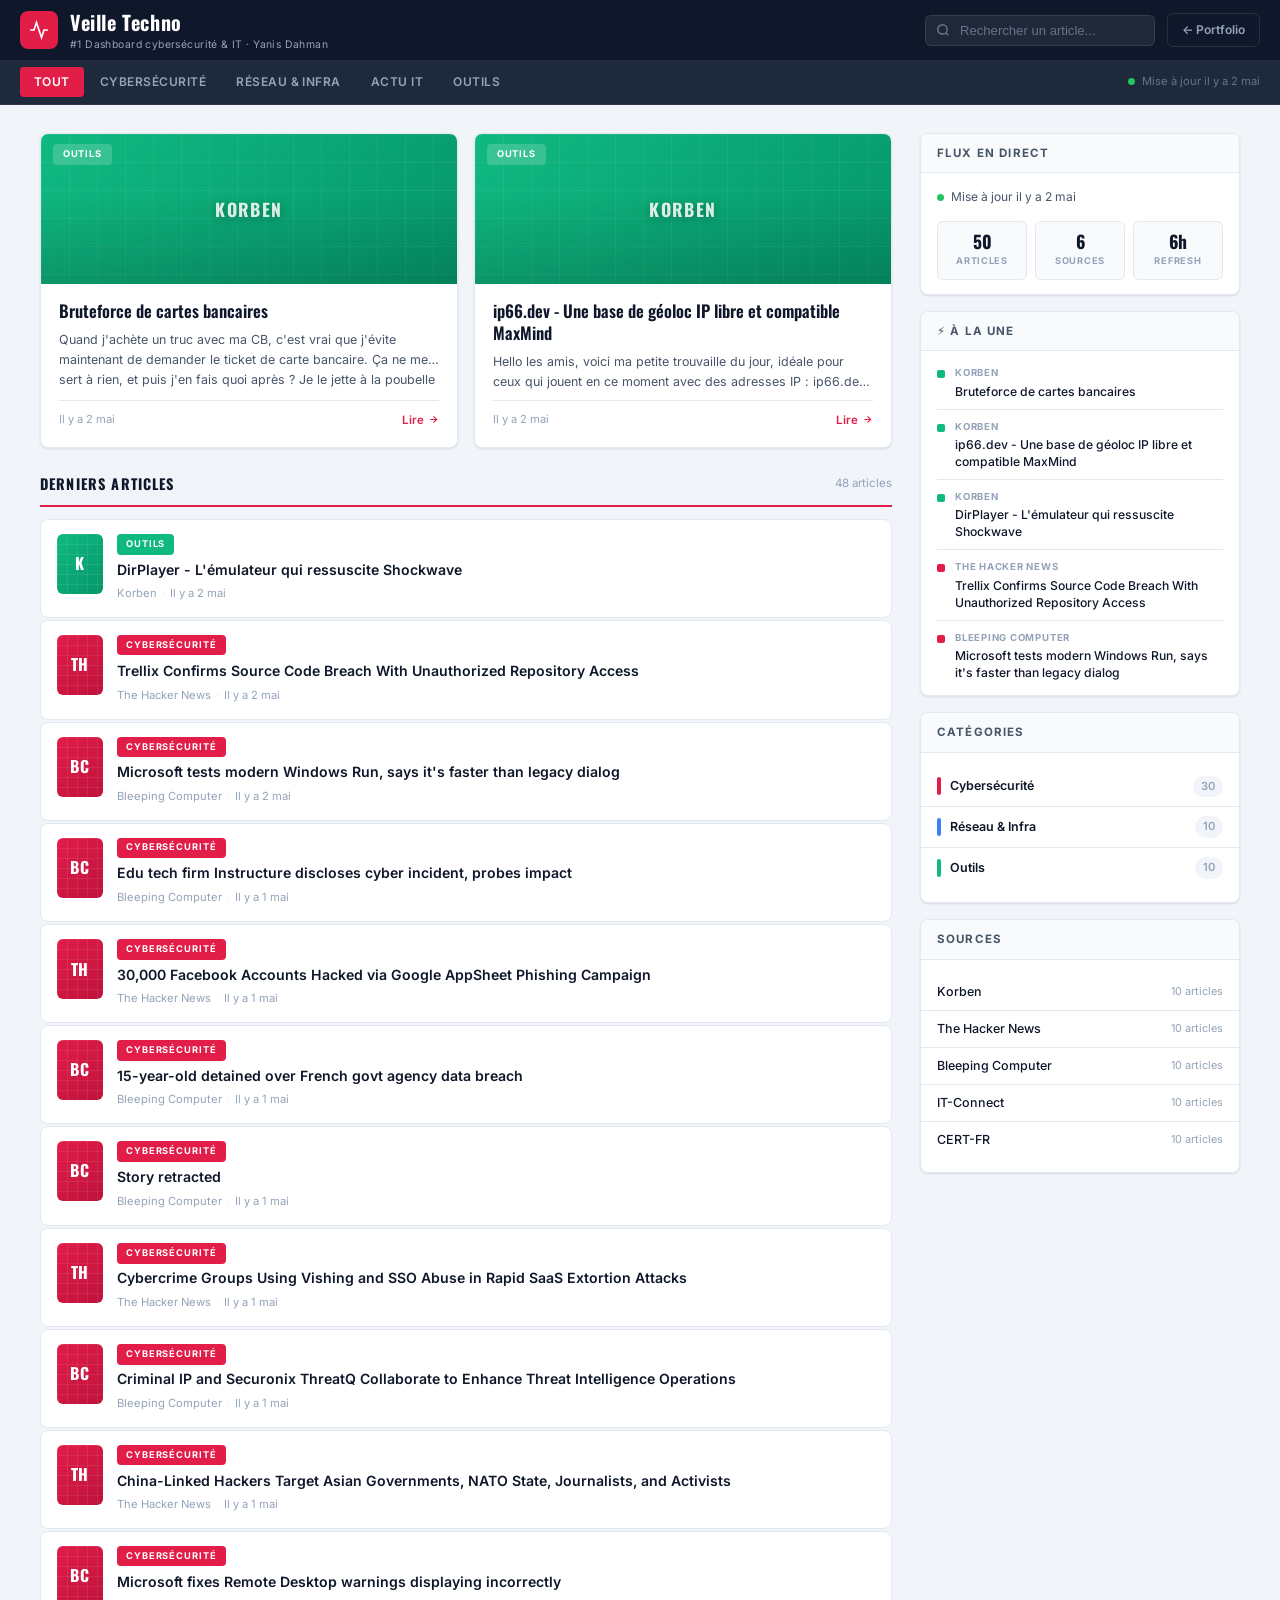
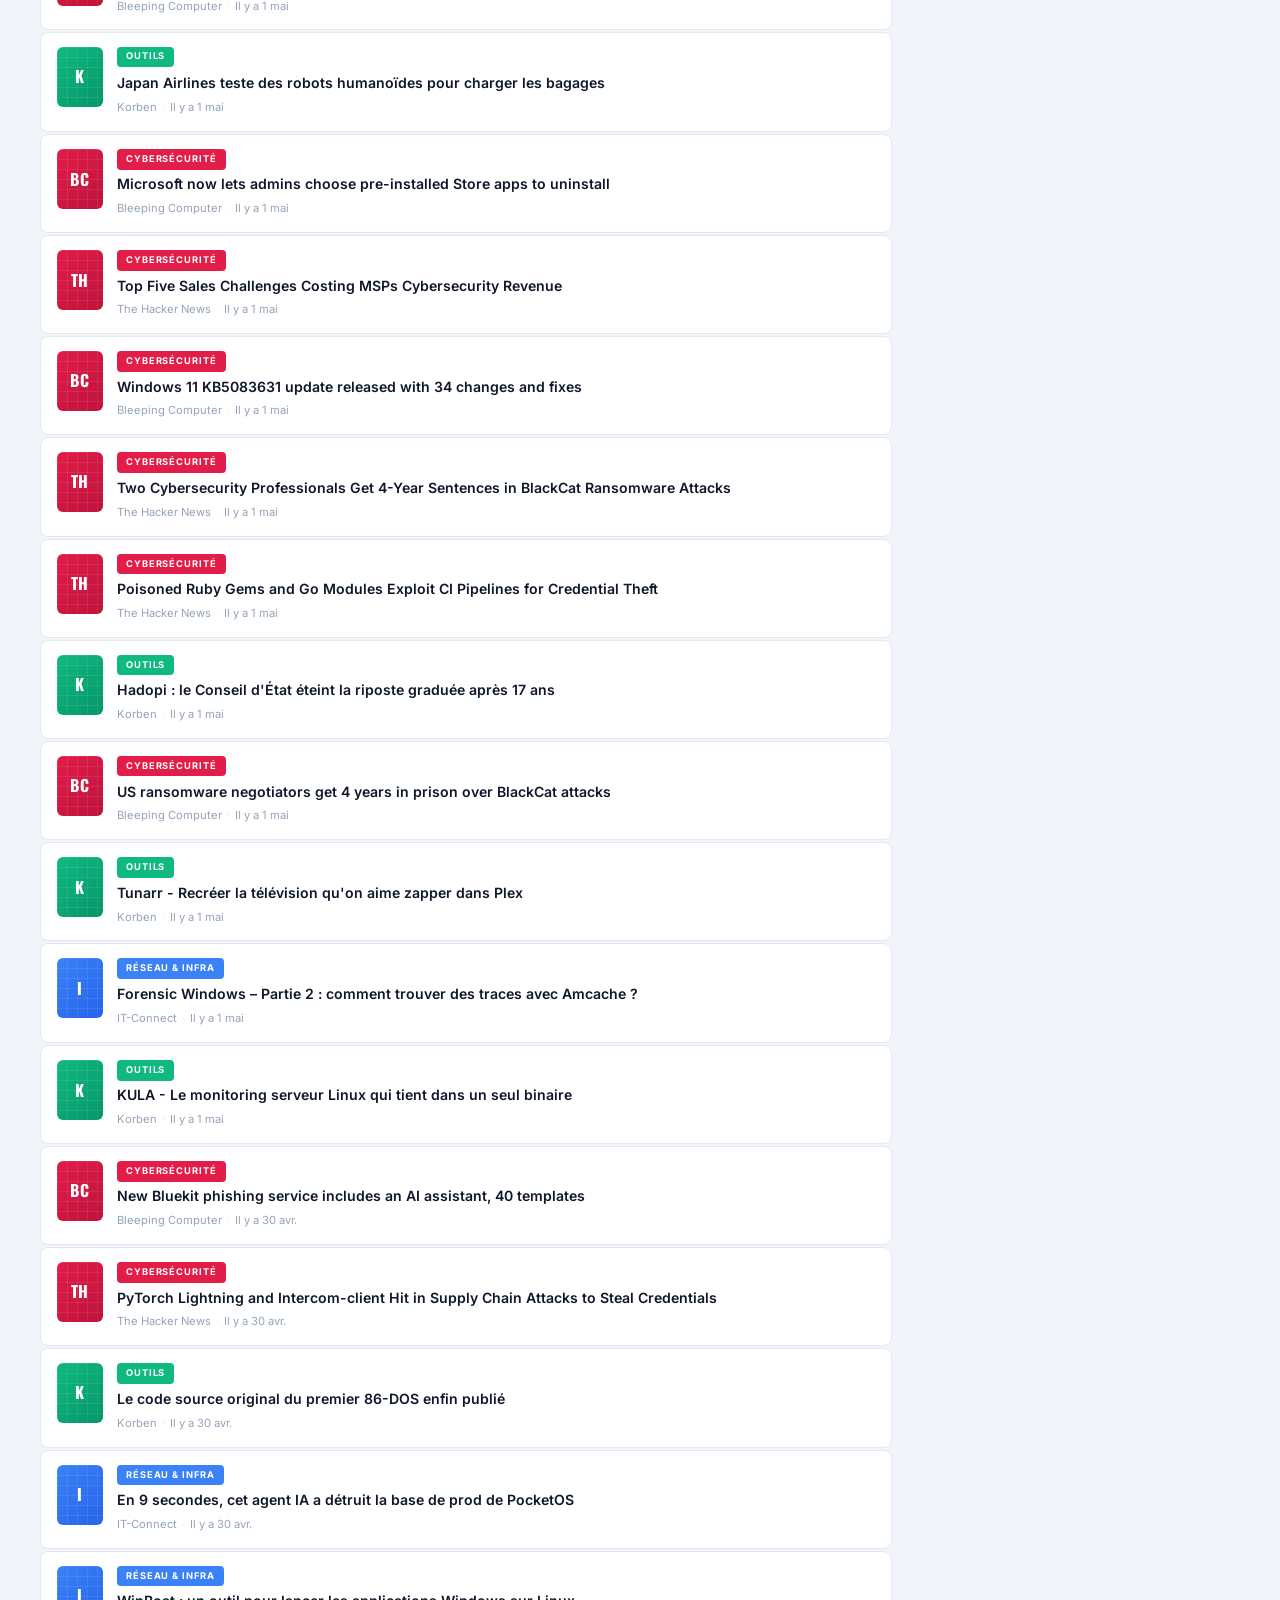
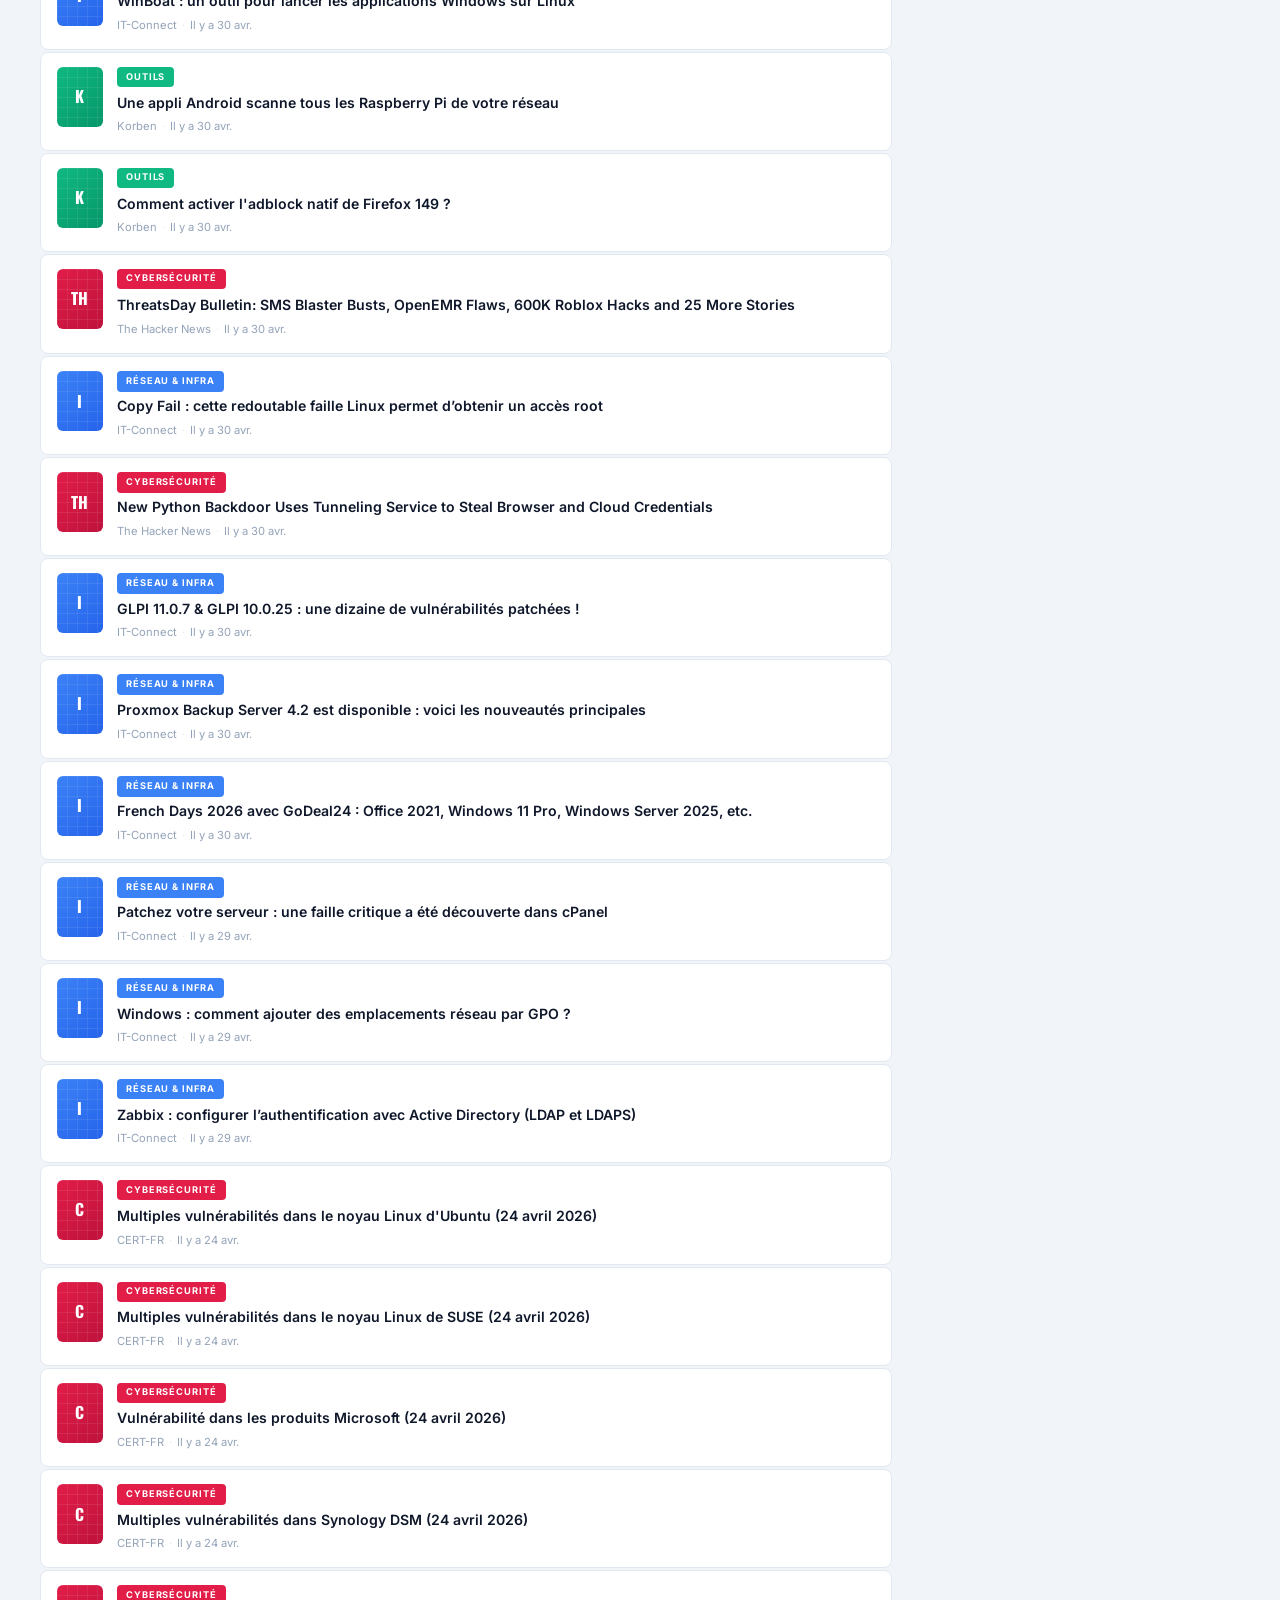
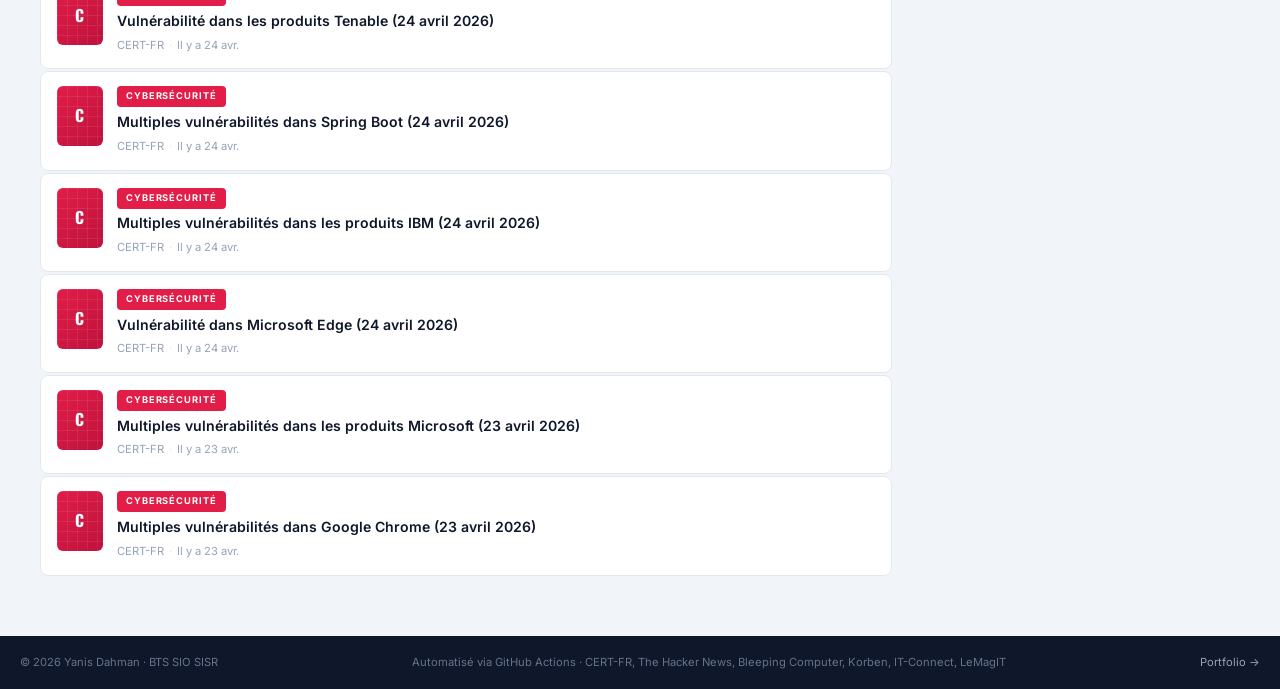
==== veille-tech/index.html @ 4f9d0542 "fix: veille-tech comme dossier normal, suppression sous-module git" ====
<!DOCTYPE html>
<html lang="fr" style="color-scheme:light">
<head>
  <meta charset="UTF-8" />
  <meta name="viewport" content="width=device-width, initial-scale=1.0" />
  <title>Veille Technologique — Yanis Dahman</title>
  <meta name="description" content="Dashboard de veille cybersécurité, réseau et IT — mis à jour automatiquement via GitHub Actions." />
  <link rel="preconnect" href="https://fonts.googleapis.com" />
  <link rel="preconnect" href="https://fonts.gstatic.com" crossorigin />
  <link href="https://fonts.googleapis.com/css2?family=Inter:wght@400;500;600;700&family=Oswald:wght@500;600;700&display=swap" rel="stylesheet" />
  <link rel="stylesheet" href="css/style.css" />
</head>
<body>

  <!-- ═══ HEADER ════════════════════════════════════════════════════════════ -->
  <header class="site-header">
    <div class="hdr-inner">
      <a href="/" class="brand">
        <div class="brand-icon">
          <svg width="20" height="20" viewBox="0 0 24 24" fill="none" stroke="currentColor" stroke-width="2" stroke-linecap="round"><path d="M22 12h-4l-3 9L9 3l-3 9H2"/></svg>
        </div>
        <div class="brand-text">
          <span class="brand-name">Veille Techno</span>
          <span class="brand-tagline">#1 Dashboard cybersécurité &amp; IT · Yanis Dahman</span>
        </div>
      </a>
      <div class="hdr-right">
        <div class="hdr-search">
          <svg width="14" height="14" viewBox="0 0 24 24" fill="none" stroke="currentColor" stroke-width="2.5"><circle cx="11" cy="11" r="8"/><path d="m21 21-4.35-4.35"/></svg>
          <input type="text" id="searchInput" placeholder="Rechercher un article..." autocomplete="off" />
        </div>
        <a class="hdr-btn" href="../" target="_blank" rel="noopener">← Portfolio</a>
      </div>
    </div>
  </header>

  <!-- ═══ CATEGORY NAV ══════════════════════════════════════════════════════ -->
  <nav class="cat-nav">
    <div class="catnav-inner">
      <div class="catnav-links" id="catNav">
        <a class="catlink active" data-cat="all">Tout</a>
        <a class="catlink" data-cat="cybersecurite">Cybersécurité</a>
        <a class="catlink" data-cat="reseau">Réseau &amp; Infra</a>
        <a class="catlink" data-cat="actu">Actu IT</a>
        <a class="catlink" data-cat="outils">Outils</a>
      </div>
      <div class="catnav-status">
        <span class="live-dot"></span>
        <span id="navStatus">Chargement...</span>
      </div>
    </div>
  </nav>

  <!-- ═══ PAGE BODY ══════════════════════════════════════════════════════════ -->
  <div class="page-body">

    <!-- MAIN CONTENT -->
    <main class="content-col">

      <div class="loading-state" id="loadingState">
        <div class="spinner"></div>
        <p>Récupération des articles...</p>
      </div>

      <!-- Featured cards (top 2) -->
      <div class="featured-grid" id="featuredGrid"></div>

      <!-- Divider -->
      <div class="list-header" id="listHeader" hidden>
        <span class="list-header-label" id="listLabel">Derniers articles</span>
        <span class="list-header-count" id="listCount"></span>
      </div>

      <!-- Article list -->
      <div class="article-list" id="articleList"></div>

      <!-- Empty state -->
      <div class="empty-state" id="emptyState" hidden>
        <svg width="40" height="40" viewBox="0 0 24 24" fill="none" stroke="currentColor" stroke-width="1.5"><circle cx="11" cy="11" r="8"/><path d="m21 21-4.35-4.35"/></svg>
        <p class="empty-title">Aucun résultat</p>
        <p class="empty-sub">Essayez un autre filtre ou mot-clé.</p>
      </div>

    </main>

    <!-- SIDEBAR -->
    <aside class="sidebar-col">

      <!-- Stats -->
      <div class="widget">
        <div class="widget-hdr">Flux en direct</div>
        <div class="widget-body">
          <div class="stat-live">
            <span class="live-dot"></span>
            <span id="statUpdated">Chargement...</span>
          </div>
          <div class="stat-grid">
            <div class="stat-box">
              <span class="stat-n" id="statCount">—</span>
              <span class="stat-l">articles</span>
            </div>
            <div class="stat-box">
              <span class="stat-n">6</span>
              <span class="stat-l">sources</span>
            </div>
            <div class="stat-box">
              <span class="stat-n">6h</span>
              <span class="stat-l">refresh</span>
            </div>
          </div>
        </div>
      </div>

      <!-- Top stories -->
      <div class="widget">
        <div class="widget-hdr">⚡ À la une</div>
        <div class="widget-body" id="topWidget">
          <div class="wi-skel"></div>
          <div class="wi-skel"></div>
          <div class="wi-skel"></div>
          <div class="wi-skel"></div>
          <div class="wi-skel"></div>
        </div>
      </div>

      <!-- Categories -->
      <div class="widget">
        <div class="widget-hdr">Catégories</div>
        <div class="widget-body" id="catsWidget"></div>
      </div>

      <!-- Sources -->
      <div class="widget">
        <div class="widget-hdr">Sources</div>
        <div class="widget-body" id="sourcesWidget"></div>
      </div>

    </aside>
  </div>

  <!-- ═══ FOOTER ════════════════════════════════════════════════════════════ -->
  <footer class="site-footer">
    <div class="footer-inner">
      <span>© 2026 Yanis Dahman · BTS SIO SISR</span>
      <span>Automatisé via GitHub Actions · CERT-FR, The Hacker News, Bleeping Computer, Korben, IT-Connect, LeMagIT</span>
      <a href="../" target="_blank" rel="noopener">Portfolio →</a>
    </div>
  </footer>

  <script src="js/main.js"></script>
</body>
</html>
---- veille-tech/css/style.css ----
/* ═══ RESET & BASE ══════════════════════════════════════════════════════ */
*, *::before, *::after { box-sizing: border-box; margin: 0; padding: 0; }
html { font-size: 16px; scroll-behavior: smooth; }
body {
  font-family: 'Inter', system-ui, sans-serif;
  background: #f1f5f9;
  color: #0f172a;
  line-height: 1.6;
  min-height: 100vh;
  -webkit-font-smoothing: antialiased;
}
a { text-decoration: none; color: inherit; }
img { display: block; max-width: 100%; }
button { font-family: inherit; cursor: pointer; border: none; background: none; }

/* ═══ TOKENS ════════════════════════════════════════════════════════════ */
:root {
  --hdr:       #0f172a;
  --hdr2:      #1e293b;
  --nav:       #1e293b;
  --bg:        #f1f5f9;
  --card:      #ffffff;
  --text:      #0f172a;
  --text2:     #475569;
  --text3:     #94a3b8;
  --border:    #e2e8f0;
  --shadow:    0 1px 3px rgba(0,0,0,.07), 0 1px 2px rgba(0,0,0,.05);
  --shadow-lg: 0 4px 16px rgba(0,0,0,.10);
  --r:         8px;
  --ease:      cubic-bezier(0.22, 1, 0.36, 1);

  --cyber:     #e11d48;
  --cyber2:    #be123c;
  --reseau:    #3b82f6;
  --reseau2:   #2563eb;
  --actu:      #8b5cf6;
  --actu2:     #7c3aed;
  --outils:    #10b981;
  --outils2:   #059669;
}

/* ═══ LAYOUT ════════════════════════════════════════════════════════════ */
.page-body {
  max-width: 1240px;
  margin: 0 auto;
  padding: 28px 20px 60px;
  display: grid;
  grid-template-columns: 1fr 320px;
  gap: 28px;
  align-items: start;
}

/* ═══ HEADER ════════════════════════════════════════════════════════════ */
.site-header {
  background: var(--hdr);
  padding: 0 20px;
  position: sticky;
  top: 0;
  z-index: 200;
}
.hdr-inner {
  max-width: 1240px;
  margin: 0 auto;
  height: 60px;
  display: flex;
  align-items: center;
  justify-content: space-between;
  gap: 20px;
}
.brand {
  display: flex;
  align-items: center;
  gap: 12px;
  text-decoration: none;
}
.brand-icon {
  width: 38px; height: 38px;
  background: var(--cyber);
  border-radius: 8px;
  display: flex; align-items: center; justify-content: center;
  color: white;
  flex-shrink: 0;
}
.brand-name {
  display: block;
  font-family: 'Oswald', sans-serif;
  font-size: 1.25rem;
  font-weight: 700;
  color: #fff;
  letter-spacing: .03em;
}
.brand-tagline {
  display: block;
  font-size: .65rem;
  color: #94a3b8;
  letter-spacing: .04em;
  margin-top: -1px;
}
.hdr-right {
  display: flex;
  align-items: center;
  gap: 12px;
}
.hdr-search {
  position: relative;
  display: flex;
  align-items: center;
}
.hdr-search svg {
  position: absolute;
  left: 11px;
  color: #64748b;
  pointer-events: none;
}
.hdr-search input {
  background: rgba(255,255,255,.07);
  border: 1px solid rgba(255,255,255,.1);
  border-radius: 6px;
  padding: 7px 12px 7px 34px;
  font-size: .82rem;
  color: #e2e8f0;
  width: 230px;
  outline: none;
  transition: border-color .2s, background .2s;
}
.hdr-search input::placeholder { color: #64748b; }
.hdr-search input:focus {
  border-color: rgba(255,255,255,.25);
  background: rgba(255,255,255,.1);
}
.hdr-btn {
  font-size: .75rem;
  font-weight: 600;
  color: #94a3b8;
  padding: 6px 14px;
  border: 1px solid rgba(255,255,255,.1);
  border-radius: 6px;
  transition: color .2s, border-color .2s;
  white-space: nowrap;
}
.hdr-btn:hover { color: #fff; border-color: rgba(255,255,255,.25); }

/* ═══ CATEGORY NAV ══════════════════════════════════════════════════════ */
.cat-nav {
  background: var(--nav);
  border-bottom: 1px solid rgba(255,255,255,.06);
  padding: 0 20px;
  position: sticky;
  top: 60px;
  z-index: 199;
}
.catnav-inner {
  max-width: 1240px;
  margin: 0 auto;
  height: 44px;
  display: flex;
  align-items: center;
  justify-content: space-between;
}
.catnav-links {
  display: flex;
  gap: 2px;
}
.catlink {
  font-size: .75rem;
  font-weight: 600;
  letter-spacing: .04em;
  text-transform: uppercase;
  color: #94a3b8;
  padding: 5px 14px;
  border-radius: 4px;
  cursor: pointer;
  transition: color .18s, background .18s;
}
.catlink:hover { color: #e2e8f0; background: rgba(255,255,255,.05); }
.catlink.active { color: #fff; background: var(--cyber); }
.catlink[data-cat="reseau"].active   { background: var(--reseau); }
.catlink[data-cat="actu"].active     { background: var(--actu); }
.catlink[data-cat="outils"].active   { background: var(--outils); }

.catnav-status {
  display: flex;
  align-items: center;
  gap: 7px;
  font-size: .7rem;
  color: #64748b;
}
.live-dot {
  width: 7px; height: 7px;
  background: #22c55e;
  border-radius: 50%;
  flex-shrink: 0;
  animation: livepulse 2.5s ease-in-out infinite;
}
@keyframes livepulse {
  0%,100% { opacity:1; transform:scale(1); }
  50%     { opacity:.4; transform:scale(.75); }
}

/* ═══ LOADING ═══════════════════════════════════════════════════════════ */
.loading-state {
  text-align: center;
  padding: 80px 20px;
  color: var(--text2);
}
.spinner {
  width: 28px; height: 28px;
  border: 2px solid var(--border);
  border-top-color: var(--cyber);
  border-radius: 50%;
  animation: spin .6s linear infinite;
  margin: 0 auto 14px;
}
@keyframes spin { to { transform: rotate(360deg); } }

/* ═══ FEATURED CARDS ═════════════════════════════════════════════════════*/
.featured-grid {
  display: grid;
  grid-template-columns: 1fr 1fr;
  gap: 16px;
  margin-bottom: 24px;
}
.fc {
  background: var(--card);
  border-radius: var(--r);
  border: 1px solid var(--border);
  overflow: hidden;
  display: flex;
  flex-direction: column;
  box-shadow: var(--shadow);
  transition: transform .3s var(--ease), box-shadow .3s var(--ease);
  cursor: pointer;
}
.fc:hover { transform: translateY(-3px); box-shadow: var(--shadow-lg); }

/* Colored thumb */
.fc-thumb {
  height: 150px;
  position: relative;
  display: flex;
  align-items: center;
  justify-content: center;
  overflow: hidden;
}
.fc-thumb::before {
  content: '';
  position: absolute;
  inset: 0;
  background-image:
    linear-gradient(rgba(255,255,255,.06) 1px, transparent 1px),
    linear-gradient(90deg, rgba(255,255,255,.06) 1px, transparent 1px);
  background-size: 28px 28px;
}
.fc-thumb::after {
  content: '';
  position: absolute;
  inset: 0;
  background: linear-gradient(to bottom, transparent 40%, rgba(0,0,0,.15));
}

.fc-cat-cybersecurite .fc-thumb { background: linear-gradient(135deg, var(--cyber), var(--cyber2)); }
.fc-cat-reseau        .fc-thumb { background: linear-gradient(135deg, var(--reseau), var(--reseau2)); }
.fc-cat-actu          .fc-thumb { background: linear-gradient(135deg, var(--actu), var(--actu2)); }
.fc-cat-outils        .fc-thumb { background: linear-gradient(135deg, var(--outils), var(--outils2)); }

.fc-source {
  font-family: 'Oswald', sans-serif;
  font-size: 1.1rem;
  font-weight: 700;
  color: rgba(255,255,255,.85);
  letter-spacing: .08em;
  text-transform: uppercase;
  position: relative;
  z-index: 1;
  text-shadow: 0 2px 8px rgba(0,0,0,.25);
}
.fc-cat-badge {
  position: absolute;
  top: 10px;
  left: 12px;
  z-index: 2;
  font-size: .58rem;
  font-weight: 700;
  letter-spacing: .1em;
  text-transform: uppercase;
  padding: .2rem .6rem;
  border-radius: 4px;
  background: rgba(255,255,255,.18);
  color: #fff;
  backdrop-filter: blur(4px);
}
.fc-body {
  padding: 16px 18px 18px;
  display: flex;
  flex-direction: column;
  gap: 8px;
  flex: 1;
}
.fc-title {
  font-family: 'Oswald', sans-serif;
  font-size: 1.05rem;
  font-weight: 600;
  line-height: 1.3;
  color: var(--text);
  display: -webkit-box;
  -webkit-line-clamp: 3;
  -webkit-box-orient: vertical;
  overflow: hidden;
}
.fc-title a { color: inherit; }
.fc-title a:hover { color: var(--cyber); }
.fc-desc {
  font-size: .78rem;
  color: var(--text2);
  line-height: 1.6;
  display: -webkit-box;
  -webkit-line-clamp: 2;
  -webkit-box-orient: vertical;
  overflow: hidden;
  flex: 1;
}
.fc-footer {
  display: flex;
  align-items: center;
  justify-content: space-between;
  padding-top: 10px;
  border-top: 1px solid var(--border);
  margin-top: auto;
}
.fc-time { font-size: .7rem; color: var(--text3); }
.fc-read {
  font-size: .72rem;
  font-weight: 600;
  color: var(--cyber);
  display: flex;
  align-items: center;
  gap: 4px;
  transition: gap .2s;
}
.fc:hover .fc-read { gap: 7px; }

/* ═══ LIST HEADER ════════════════════════════════════════════════════════ */
.list-header {
  display: flex;
  align-items: center;
  justify-content: space-between;
  margin-bottom: 12px;
  padding-bottom: 10px;
  border-bottom: 2px solid var(--cyber);
}
.list-header-label {
  font-family: 'Oswald', sans-serif;
  font-size: .9rem;
  font-weight: 700;
  letter-spacing: .08em;
  text-transform: uppercase;
  color: var(--text);
}
.list-header-count {
  font-size: .72rem;
  color: var(--text3);
}

/* ═══ ARTICLE LIST ═══════════════════════════════════════════════════════ */
.article-list {
  display: flex;
  flex-direction: column;
  gap: 2px;
}
.li-item {
  background: var(--card);
  border: 1px solid var(--border);
  border-radius: var(--r);
  padding: 14px 16px;
  display: flex;
  align-items: flex-start;
  gap: 14px;
  transition: background .18s, box-shadow .18s, transform .2s var(--ease);
  cursor: pointer;
}
.li-item:hover {
  background: #fff;
  box-shadow: var(--shadow);
  transform: translateX(3px);
}
.li-thumb {
  width: 46px;
  height: 60px;
  border-radius: 6px;
  flex-shrink: 0;
  display: flex;
  align-items: center;
  justify-content: center;
  font-family: 'Oswald', sans-serif;
  font-size: 1rem;
  font-weight: 700;
  color: #fff;
  letter-spacing: .04em;
  position: relative;
  overflow: hidden;
}
.li-thumb::before {
  content: '';
  position: absolute;
  inset: 0;
  background-image:
    linear-gradient(rgba(255,255,255,.08) 1px, transparent 1px),
    linear-gradient(90deg, rgba(255,255,255,.08) 1px, transparent 1px);
  background-size: 10px 10px;
}
.li-cat-cybersecurite { background: linear-gradient(135deg, var(--cyber), var(--cyber2)); }
.li-cat-reseau        { background: linear-gradient(135deg, var(--reseau), var(--reseau2)); }
.li-cat-actu          { background: linear-gradient(135deg, var(--actu), var(--actu2)); }
.li-cat-outils        { background: linear-gradient(135deg, var(--outils), var(--outils2)); }

.li-content { flex: 1; min-width: 0; }
.li-top {
  display: flex;
  align-items: center;
  gap: 8px;
  margin-bottom: 5px;
}
.li-badge {
  font-size: .58rem;
  font-weight: 700;
  letter-spacing: .1em;
  text-transform: uppercase;
  padding: .18rem .55rem;
  border-radius: 4px;
  color: #fff;
  flex-shrink: 0;
}
.badge-cybersecurite { background: var(--cyber); }
.badge-reseau        { background: var(--reseau); }
.badge-actu          { background: var(--actu); }
.badge-outils        { background: var(--outils); }

.li-title {
  font-size: .88rem;
  font-weight: 600;
  line-height: 1.4;
  color: var(--text);
  display: -webkit-box;
  -webkit-line-clamp: 2;
  -webkit-box-orient: vertical;
  overflow: hidden;
  margin-bottom: 6px;
}
.li-title a { color: inherit; }
.li-title a:hover { color: var(--cyber); }
.li-meta {
  font-size: .7rem;
  color: var(--text3);
  display: flex;
  align-items: center;
  gap: 5px;
}
.li-sep { color: var(--border); }

/* ═══ EMPTY STATE ════════════════════════════════════════════════════════ */
.empty-state {
  text-align: center;
  padding: 60px 20px;
  color: var(--text2);
}
.empty-state svg { margin: 0 auto 16px; color: var(--text3); }
.empty-title { font-family: 'Oswald', sans-serif; font-size: 1.1rem; font-weight: 600; color: var(--text); margin-bottom: 6px; }
.empty-sub { font-size: .82rem; }

/* ═══ SIDEBAR ════════════════════════════════════════════════════════════ */
.sidebar-col {
  display: flex;
  flex-direction: column;
  gap: 16px;
  position: sticky;
  top: 116px;
}
.widget {
  background: var(--card);
  border: 1px solid var(--border);
  border-radius: var(--r);
  box-shadow: var(--shadow);
  overflow: hidden;
}
.widget-hdr {
  font-size: .72rem;
  font-weight: 700;
  letter-spacing: .1em;
  text-transform: uppercase;
  color: var(--text2);
  background: #f8fafc;
  border-bottom: 1px solid var(--border);
  padding: 10px 16px;
}
.widget-body { padding: 14px 16px; }

/* Stats widget */
.stat-live {
  display: flex;
  align-items: center;
  gap: 7px;
  font-size: .75rem;
  color: var(--text2);
  margin-bottom: 14px;
}
.stat-grid {
  display: grid;
  grid-template-columns: repeat(3, 1fr);
  gap: 8px;
}
.stat-box {
  background: #f8fafc;
  border: 1px solid var(--border);
  border-radius: 6px;
  padding: 10px 6px;
  text-align: center;
}
.stat-n {
  display: block;
  font-family: 'Oswald', sans-serif;
  font-size: 1.1rem;
  font-weight: 700;
  color: var(--text);
  line-height: 1.1;
}
.stat-l {
  display: block;
  font-size: .58rem;
  font-weight: 700;
  letter-spacing: .08em;
  text-transform: uppercase;
  color: var(--text3);
  margin-top: 3px;
}

/* Top stories widget */
.wi-item {
  display: flex;
  align-items: flex-start;
  gap: 10px;
  padding: 9px 0;
  border-bottom: 1px solid var(--border);
  text-decoration: none;
}
.wi-item:last-child { border-bottom: none; padding-bottom: 0; }
.wi-item:first-child { padding-top: 0; }
.wi-dot {
  width: 8px; height: 8px;
  border-radius: 2px;
  flex-shrink: 0;
  margin-top: 5px;
}
.wi-dot-cybersecurite { background: var(--cyber); }
.wi-dot-reseau        { background: var(--reseau); }
.wi-dot-actu          { background: var(--actu); }
.wi-dot-outils        { background: var(--outils); }

.wi-body { flex: 1; min-width: 0; }
.wi-source {
  font-size: .6rem;
  font-weight: 700;
  letter-spacing: .08em;
  text-transform: uppercase;
  color: var(--text3);
  display: block;
  margin-bottom: 2px;
}
.wi-title {
  font-size: .76rem;
  font-weight: 500;
  line-height: 1.4;
  color: var(--text);
  display: -webkit-box;
  -webkit-line-clamp: 2;
  -webkit-box-orient: vertical;
  overflow: hidden;
  transition: color .15s;
}
.wi-item:hover .wi-title { color: var(--cyber); }

/* Skeleton */
.wi-skel {
  height: 44px;
  background: linear-gradient(90deg, #f1f5f9 25%, #e2e8f0 50%, #f1f5f9 75%);
  background-size: 200% 100%;
  border-radius: 6px;
  animation: skelwave 1.5s infinite;
  margin-bottom: 6px;
}
.wi-skel:last-child { margin-bottom: 0; }
@keyframes skelwave {
  0%   { background-position: 200% 0; }
  100% { background-position: -200% 0; }
}

/* Categories widget */
.cat-row {
  display: flex;
  align-items: center;
  justify-content: space-between;
  padding: 8px 0;
  border-bottom: 1px solid var(--border);
  cursor: pointer;
  transition: background .15s;
  margin: 0 -16px;
  padding: 9px 16px;
}
.cat-row:last-child { border-bottom: none; }
.cat-row:hover { background: #f8fafc; }
.cat-row-left {
  display: flex;
  align-items: center;
  gap: 9px;
}
.cat-bar {
  width: 4px;
  height: 18px;
  border-radius: 2px;
  flex-shrink: 0;
}
.cat-bar-cybersecurite { background: var(--cyber); }
.cat-bar-reseau        { background: var(--reseau); }
.cat-bar-actu          { background: var(--actu); }
.cat-bar-outils        { background: var(--outils); }

.cat-row-name { font-size: .78rem; font-weight: 600; color: var(--text); }
.cat-row-count {
  font-size: .7rem;
  font-weight: 600;
  color: var(--text3);
  background: #f1f5f9;
  padding: 2px 8px;
  border-radius: 20px;
}

/* Sources widget */
.source-row {
  display: flex;
  align-items: center;
  justify-content: space-between;
  padding: 8px 16px;
  margin: 0 -16px;
  border-bottom: 1px solid var(--border);
}
.source-row:last-child { border-bottom: none; }
.source-name { font-size: .78rem; font-weight: 500; color: var(--text); }
.source-count { font-size: .68rem; color: var(--text3); }

/* ═══ FOOTER ════════════════════════════════════════════════════════════ */
.site-footer {
  background: var(--hdr);
  padding: 18px 20px;
  margin-top: 0;
}
.footer-inner {
  max-width: 1240px;
  margin: 0 auto;
  display: flex;
  align-items: center;
  justify-content: space-between;
  gap: 20px;
  font-size: .7rem;
  color: #64748b;
  flex-wrap: wrap;
}
.footer-inner a { color: #94a3b8; transition: color .18s; }
.footer-inner a:hover { color: #fff; }

/* ═══ ANIMATION ══════════════════════════════════════════════════════════ */
.fc, .li-item {
  animation: fadeup .35s var(--ease) both;
}
@keyframes fadeup {
  from { opacity: 0; transform: translateY(8px); }
  to   { opacity: 1; transform: translateY(0); }
}

/* ═══ RESPONSIVE ═════════════════════════════════════════════════════════ */
@media (max-width: 1024px) {
  .page-body { grid-template-columns: 1fr 280px; }
}
@media (max-width: 768px) {
  .page-body { grid-template-columns: 1fr; }
  .sidebar-col { position: static; }
  .featured-grid { grid-template-columns: 1fr; }
  .hdr-search input { width: 160px; }
  .brand-tagline { display: none; }
  .catnav-status { display: none; }
}
@media (max-width: 480px) {
  .hdr-search { display: none; }
  .catnav-links { gap: 0; }
  .catlink { padding: 5px 10px; font-size: .68rem; }
}
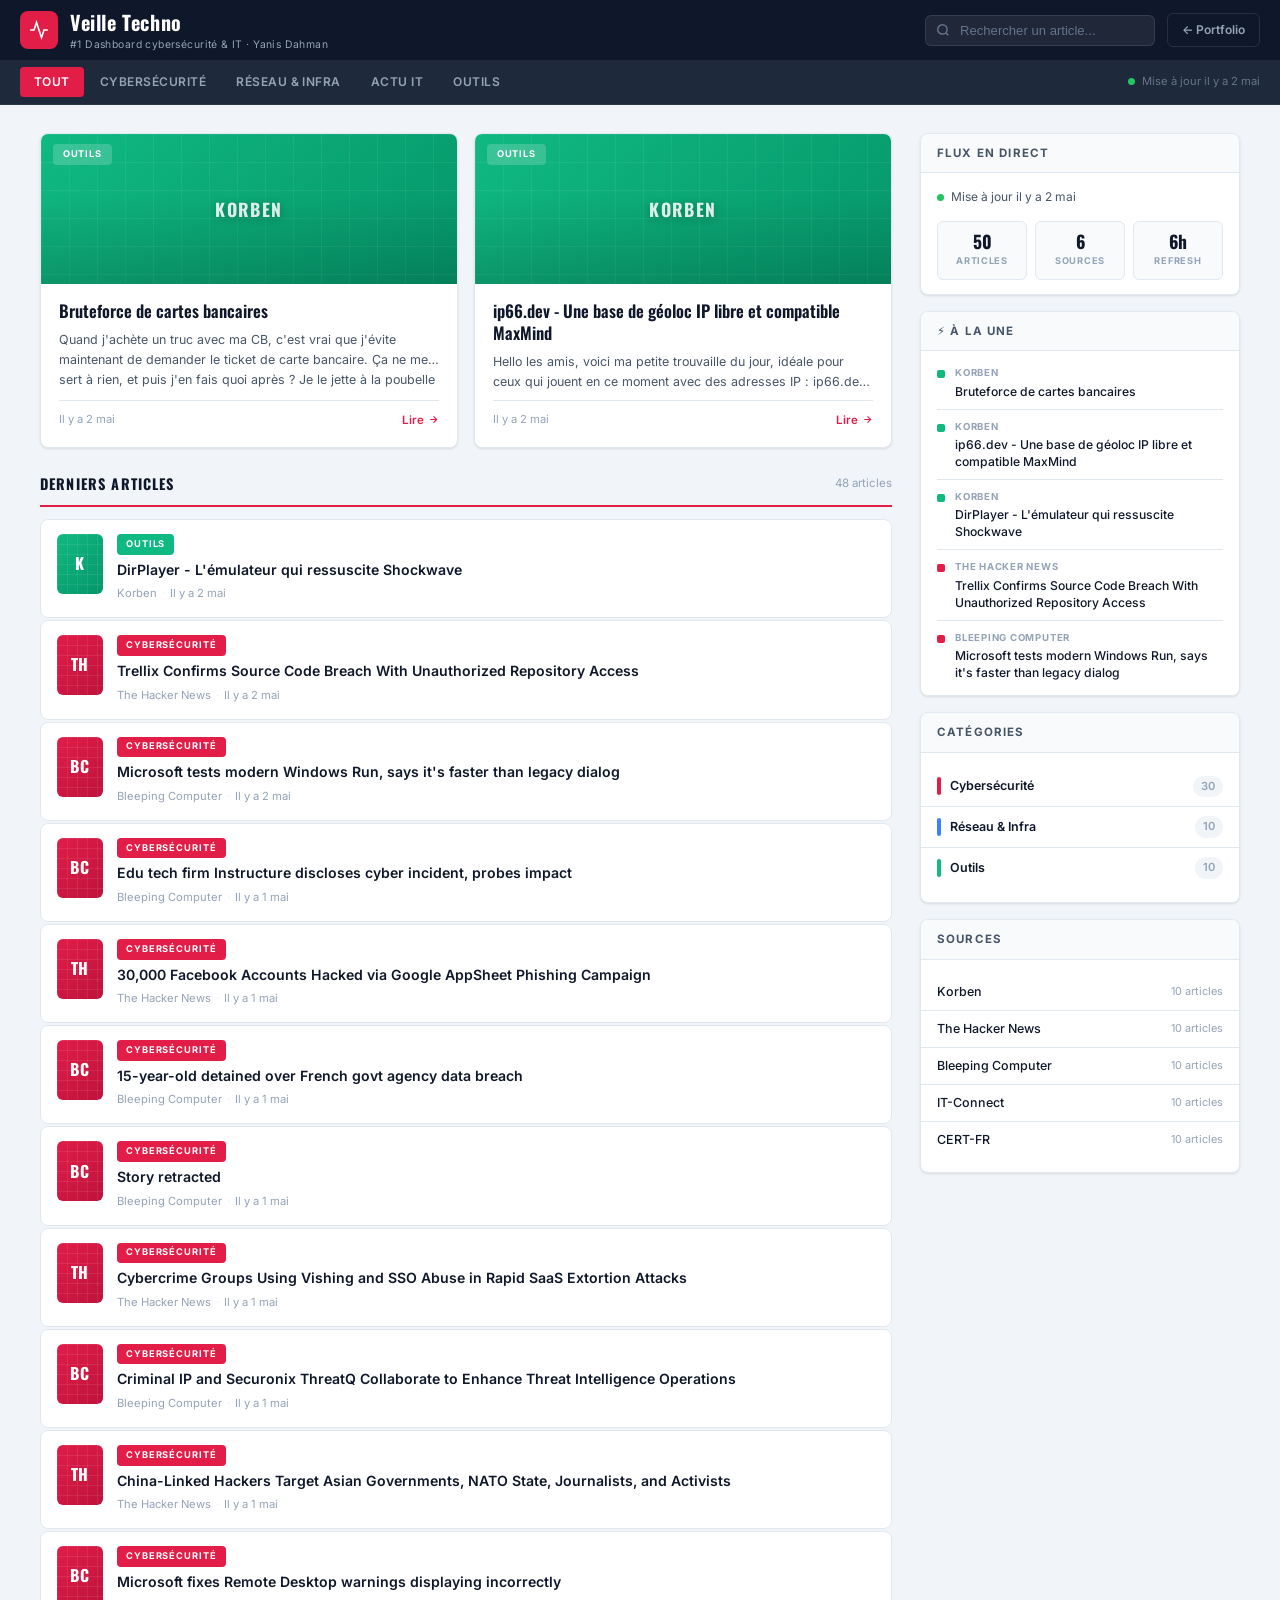
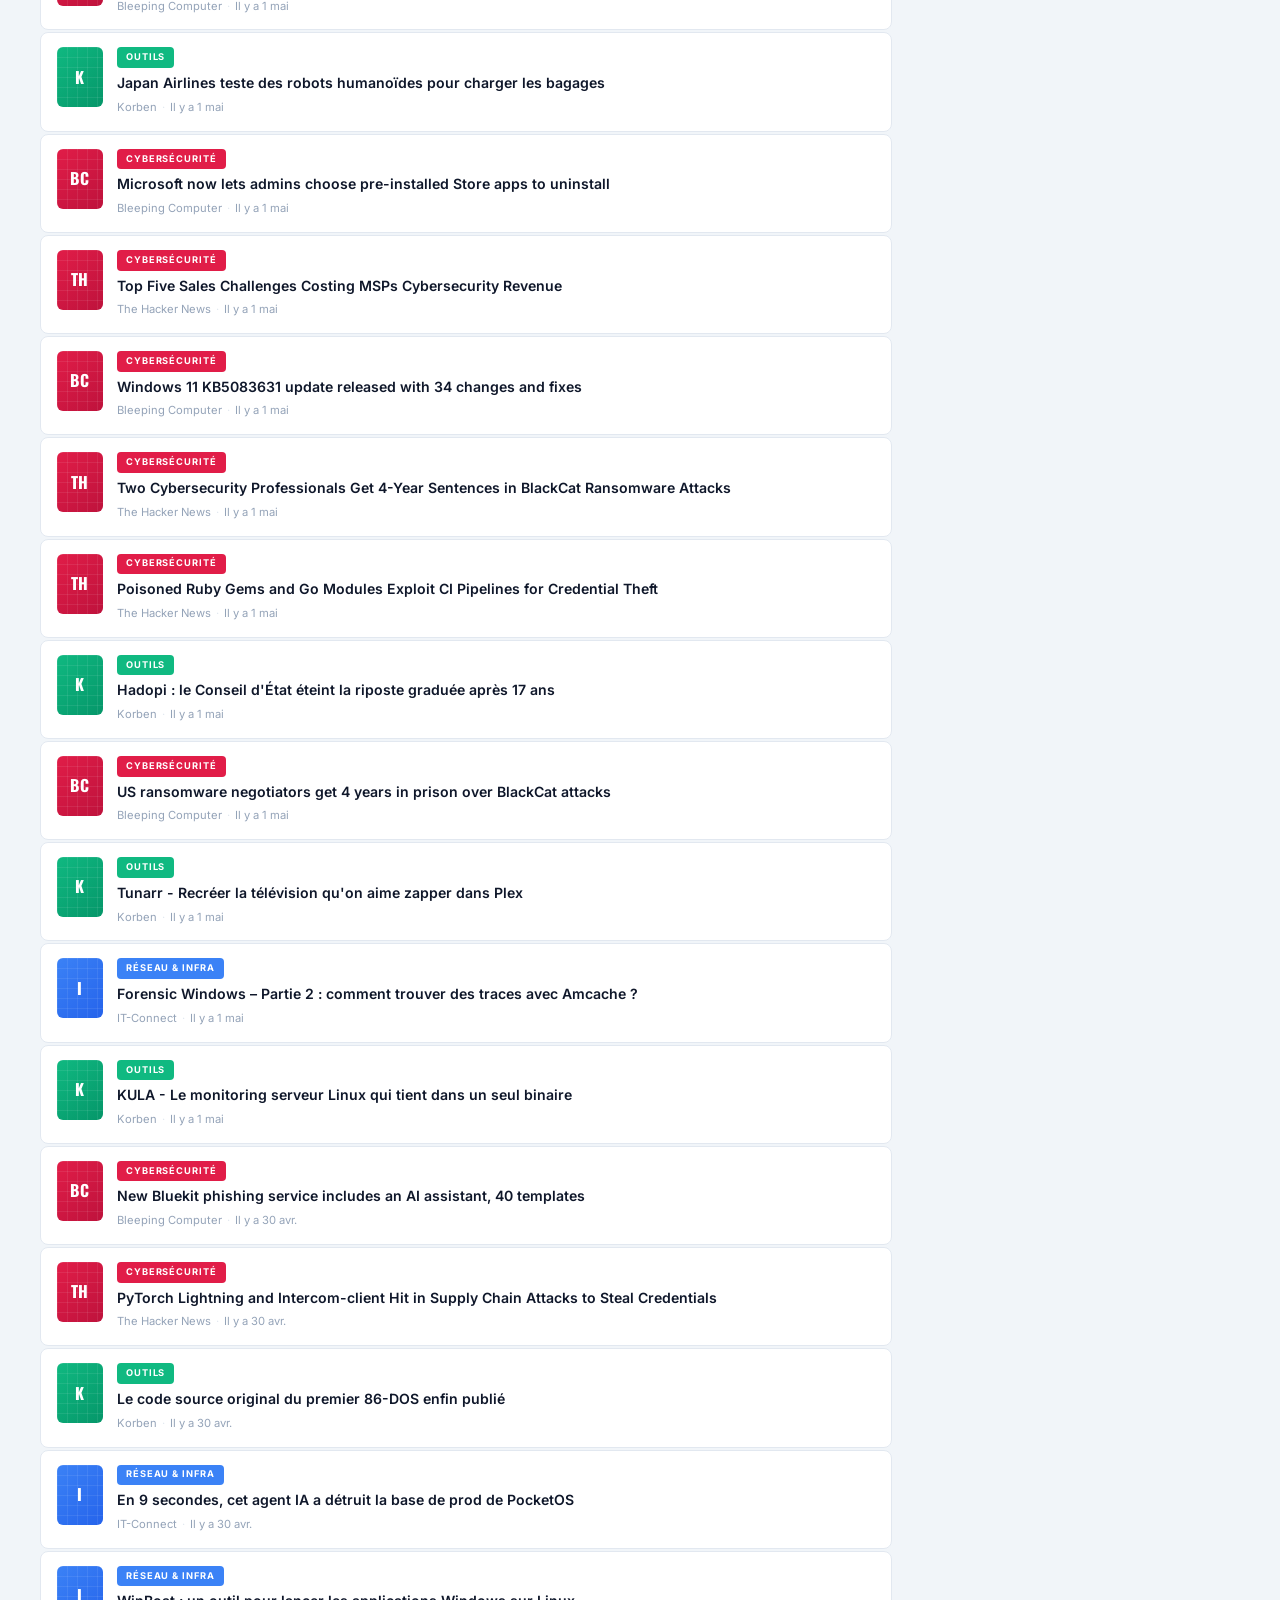
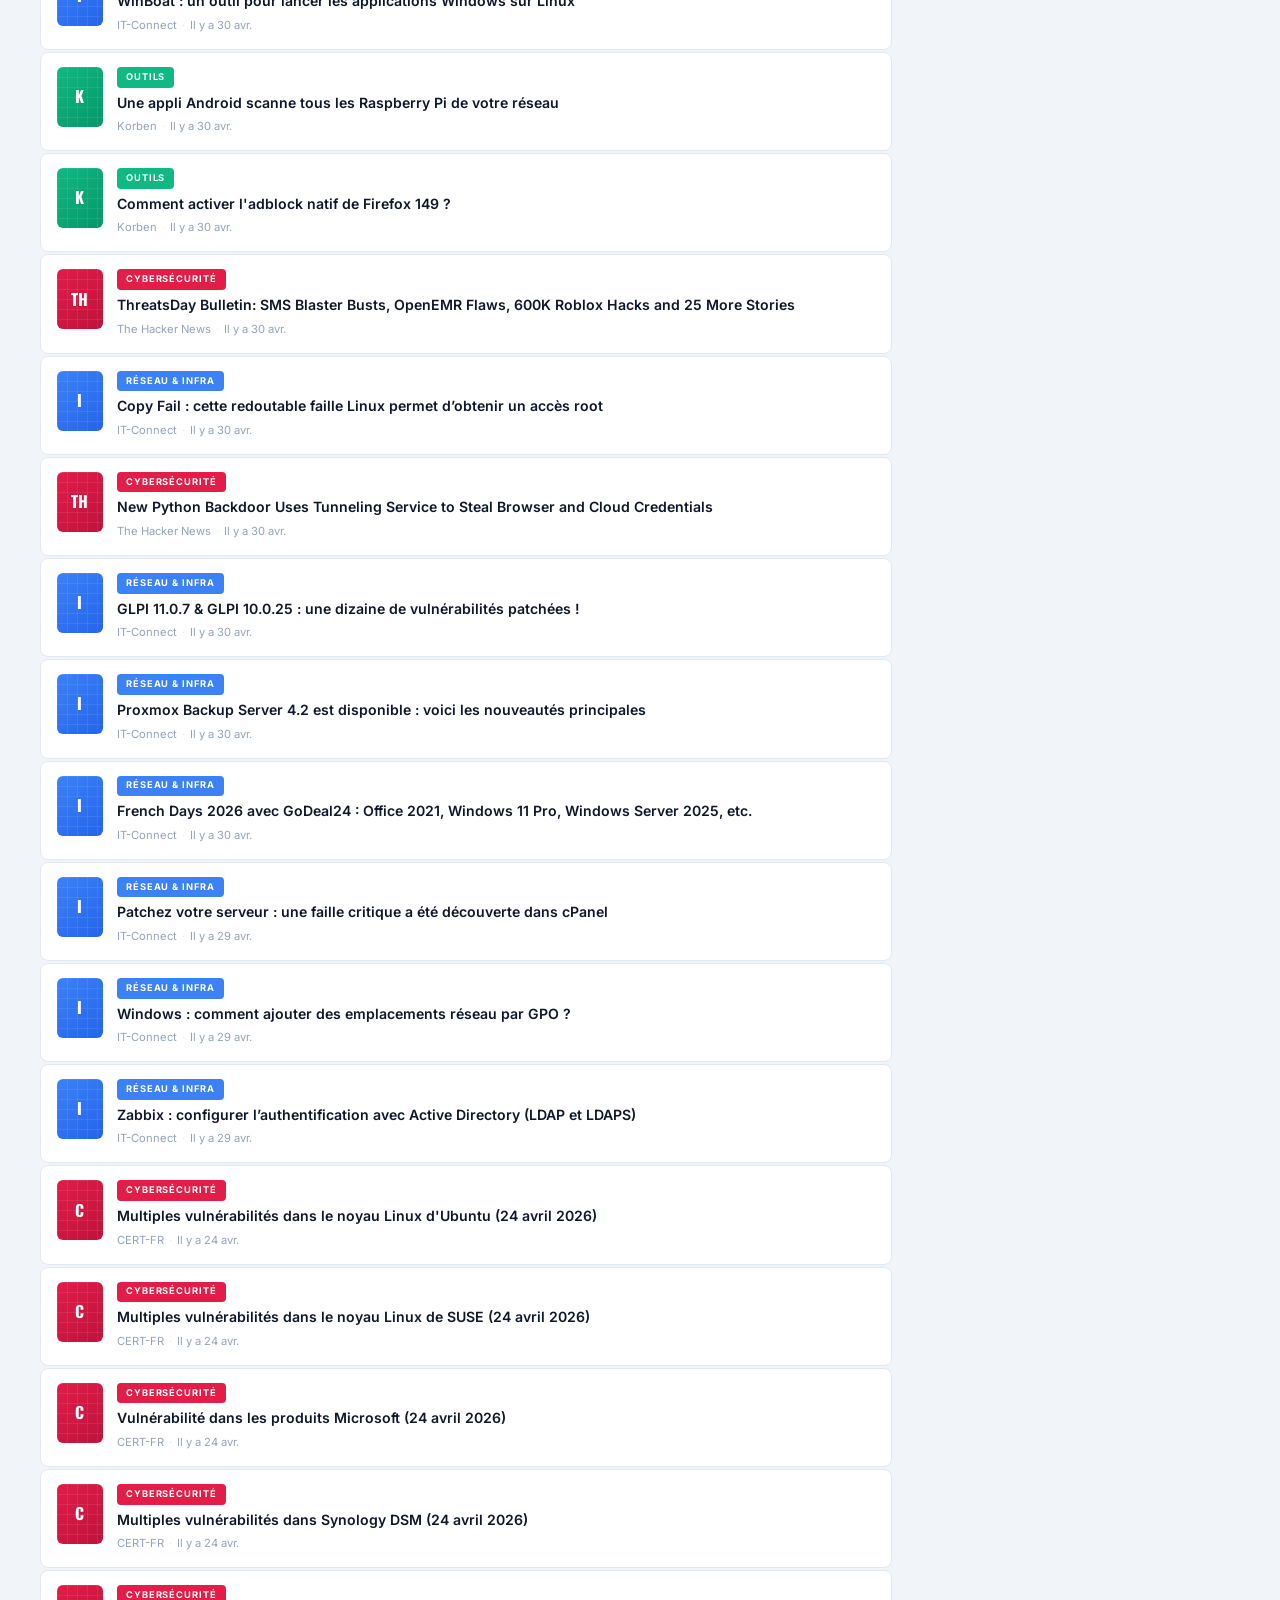
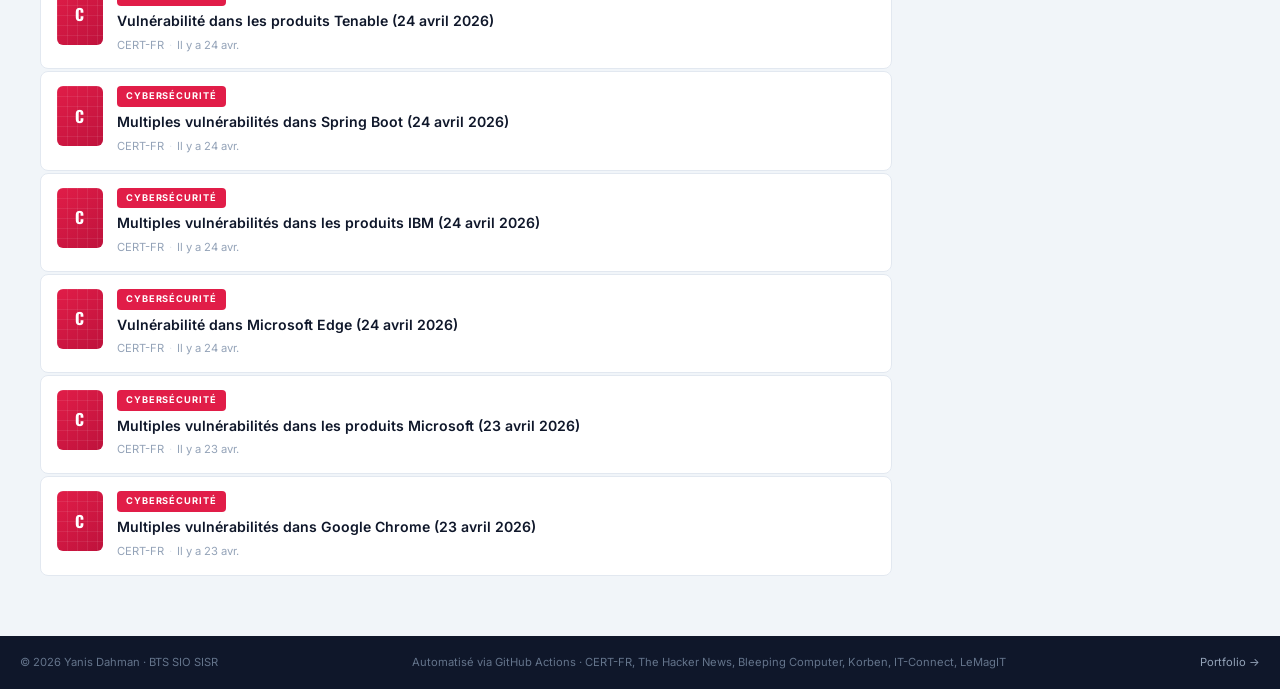
==== commit 127c7d9a: "fix: retour portfolio pointe directement sur #veille" ====
--- a/veille-tech/index.html
+++ b/veille-tech/index.html
@@ -29,7 +29,7 @@
           <svg width="14" height="14" viewBox="0 0 24 24" fill="none" stroke="currentColor" stroke-width="2.5"><circle cx="11" cy="11" r="8"/><path d="m21 21-4.35-4.35"/></svg>
           <input type="text" id="searchInput" placeholder="Rechercher un article..." autocomplete="off" />
         </div>
-        <a class="hdr-btn" href="../" target="_blank" rel="noopener">← Portfolio</a>
+        <a class="hdr-btn" href="../#veille" target="_blank" rel="noopener">← Portfolio</a>
       </div>
     </div>
   </header>
@@ -143,7 +143,7 @@
     <div class="footer-inner">
       <span>© 2026 Yanis Dahman · BTS SIO SISR</span>
       <span>Automatisé via GitHub Actions · CERT-FR, The Hacker News, Bleeping Computer, Korben, IT-Connect, LeMagIT</span>
-      <a href="../" target="_blank" rel="noopener">Portfolio →</a>
+      <a href="../#veille" target="_blank" rel="noopener">Portfolio →</a>
     </div>
   </footer>
 
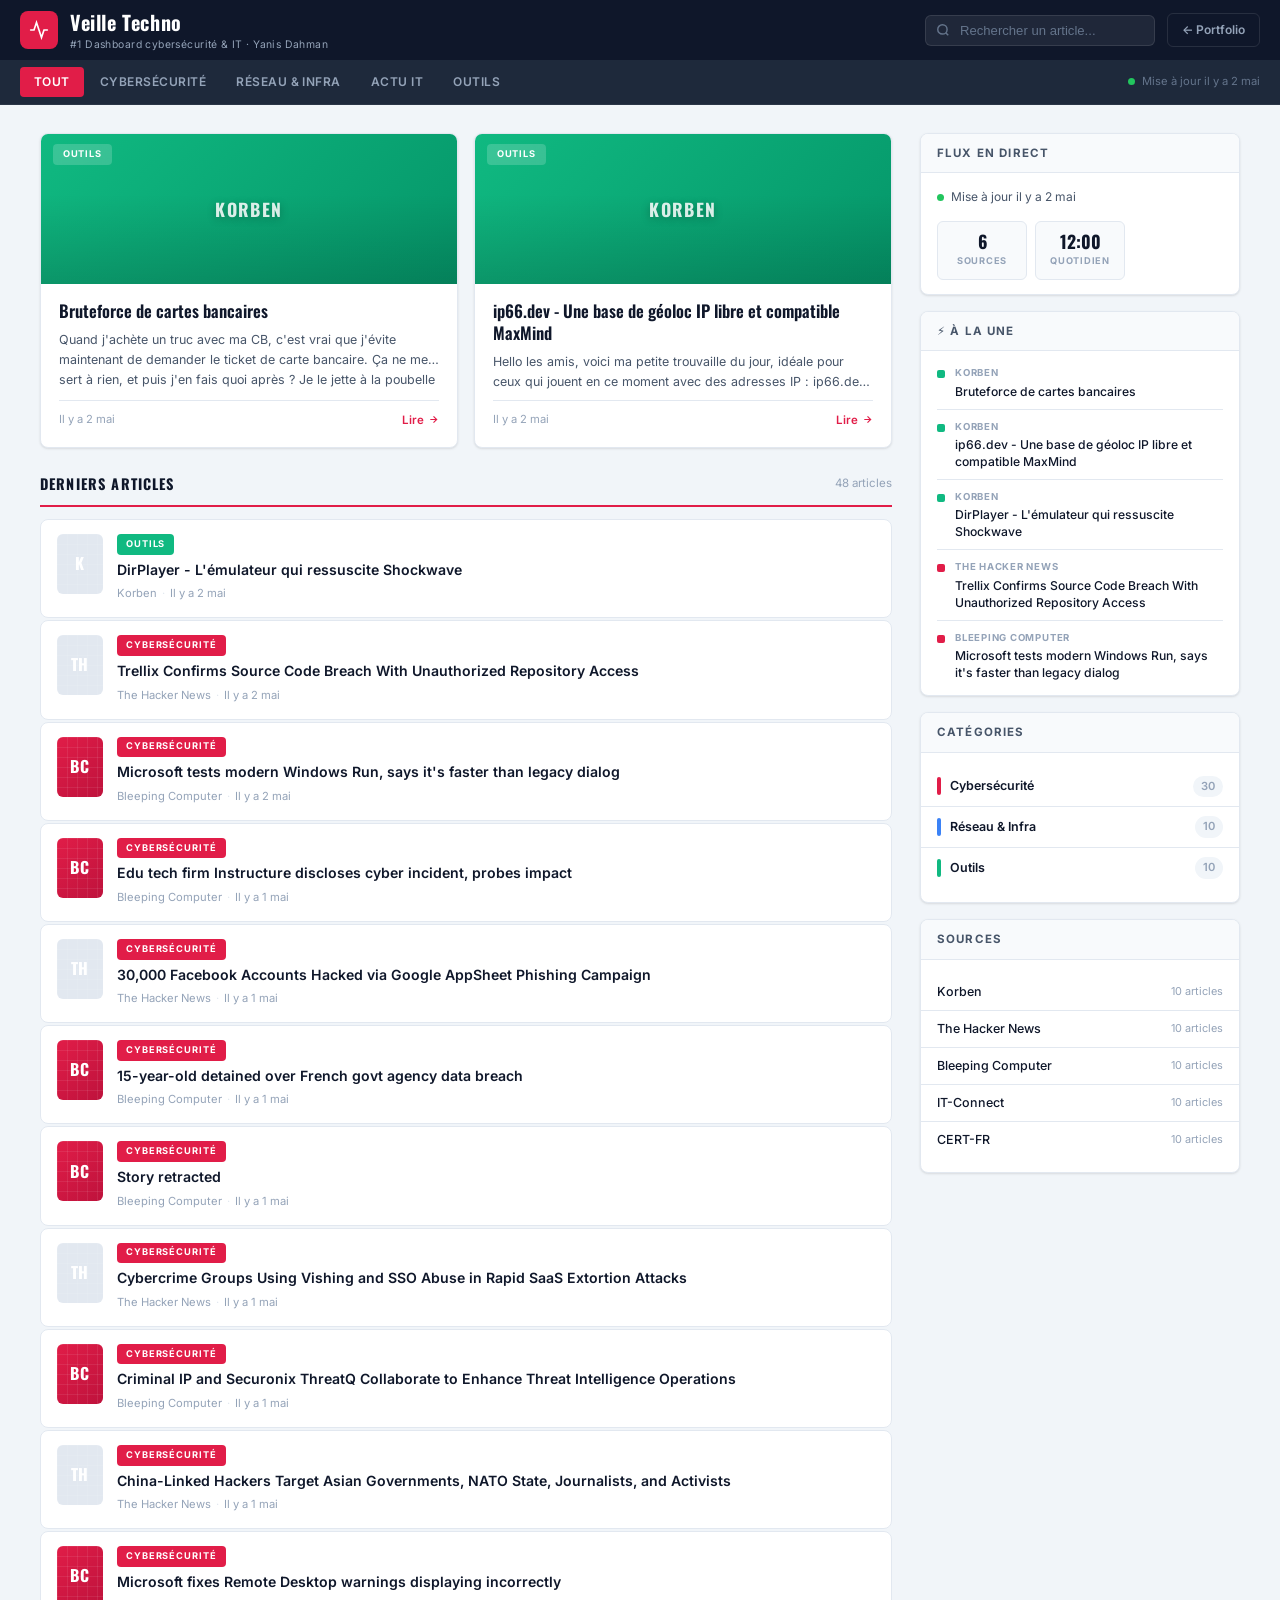
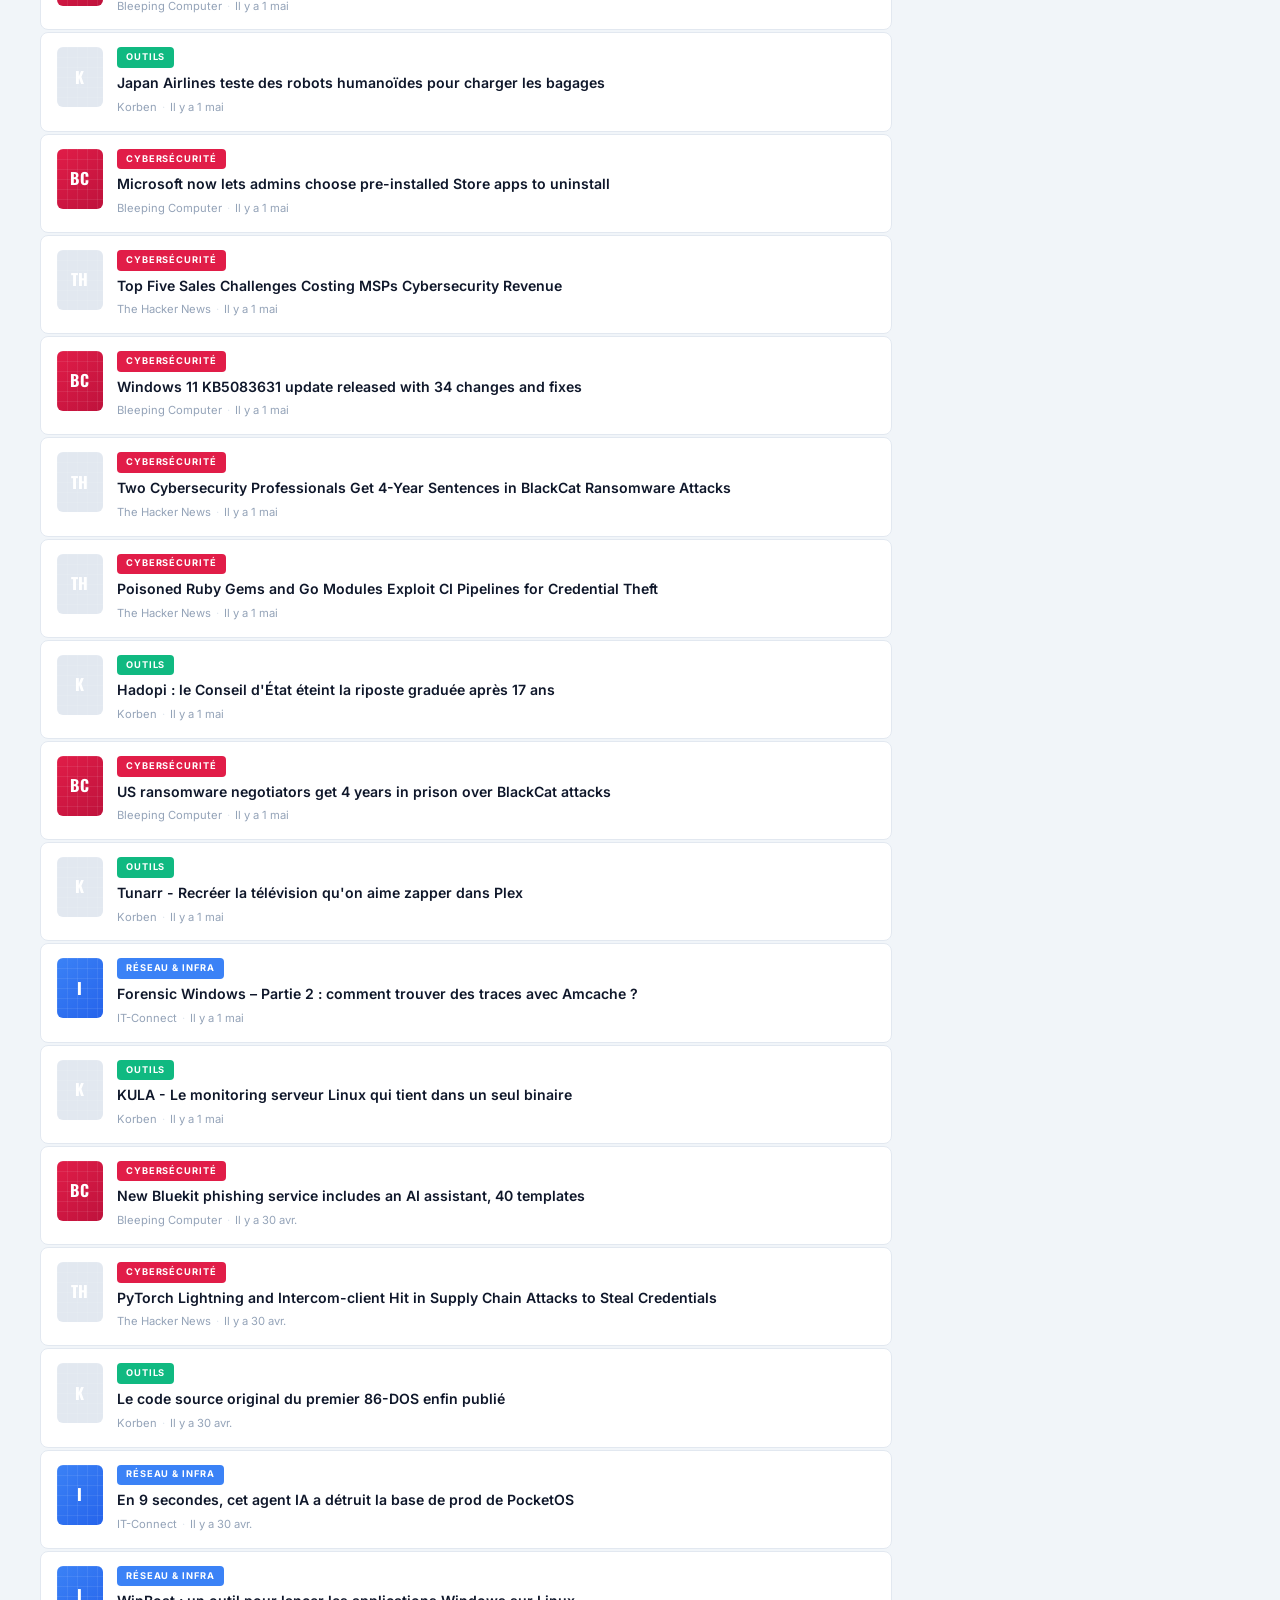
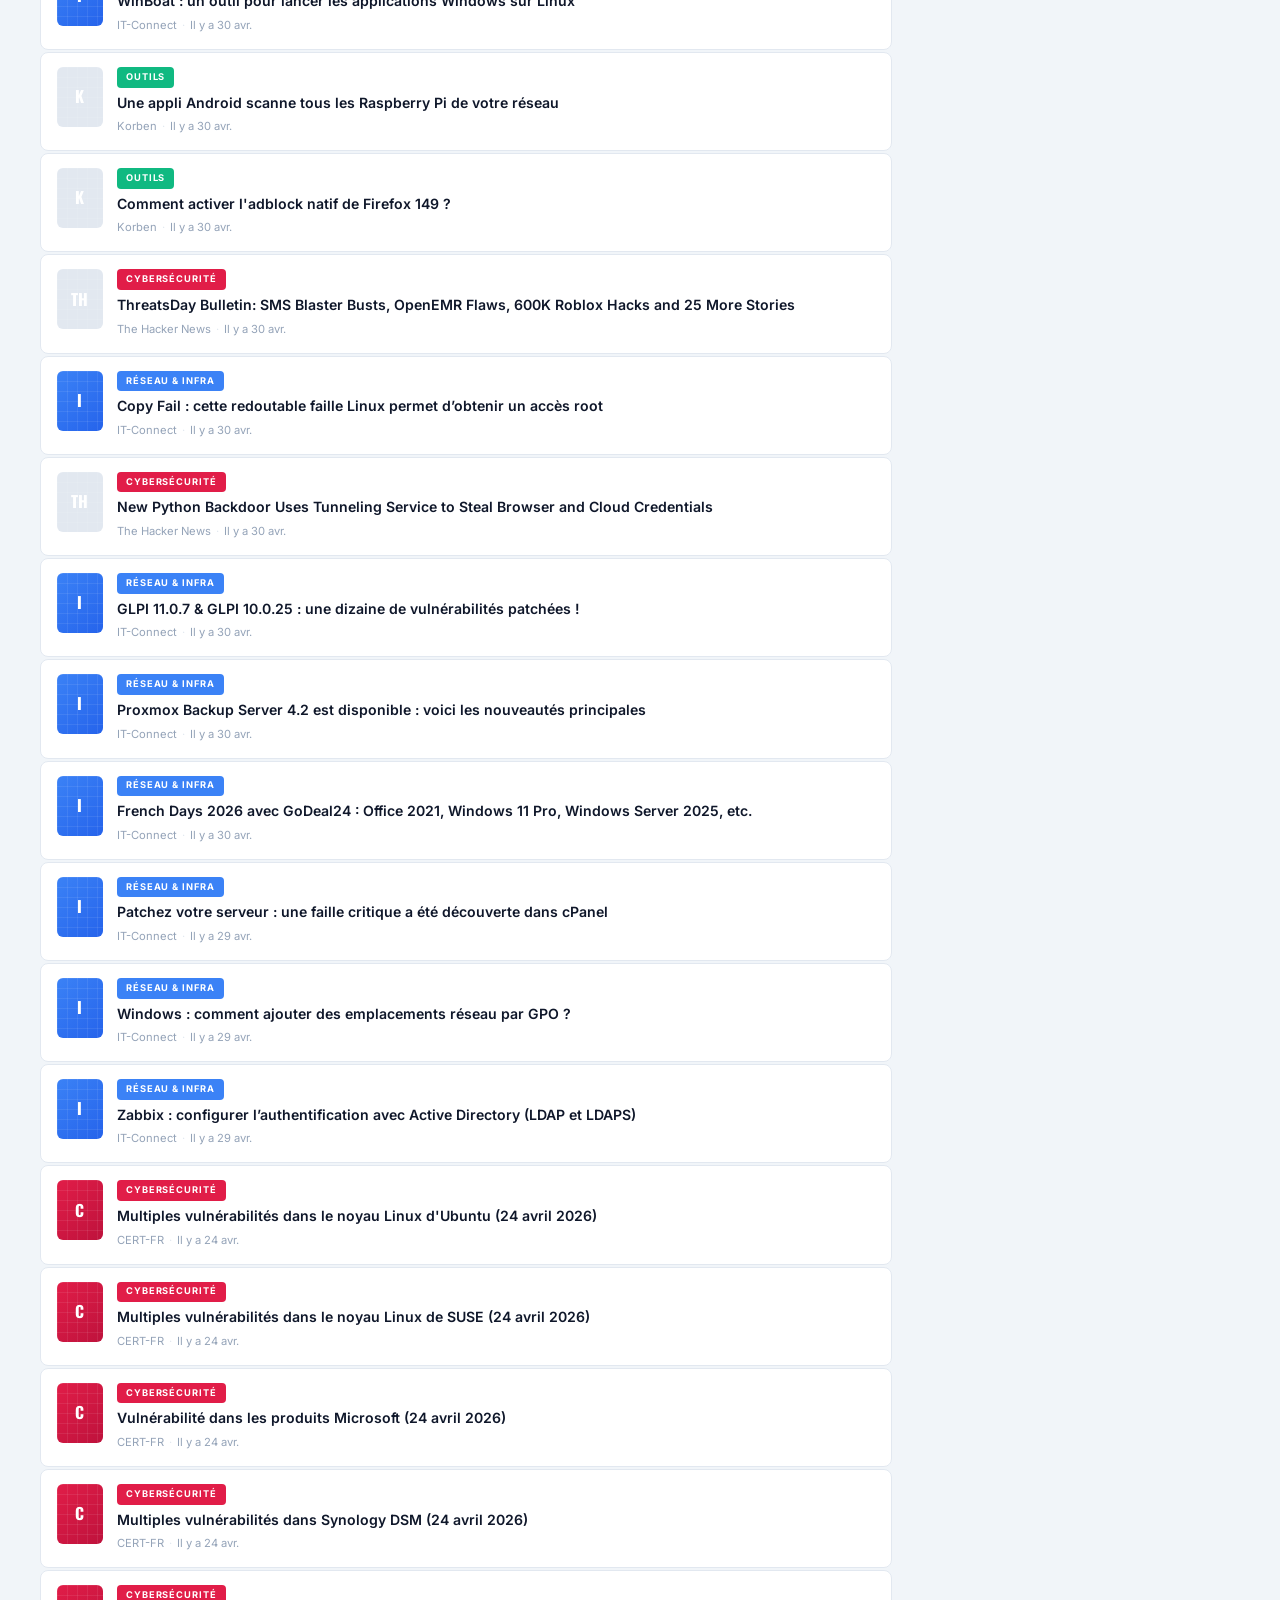
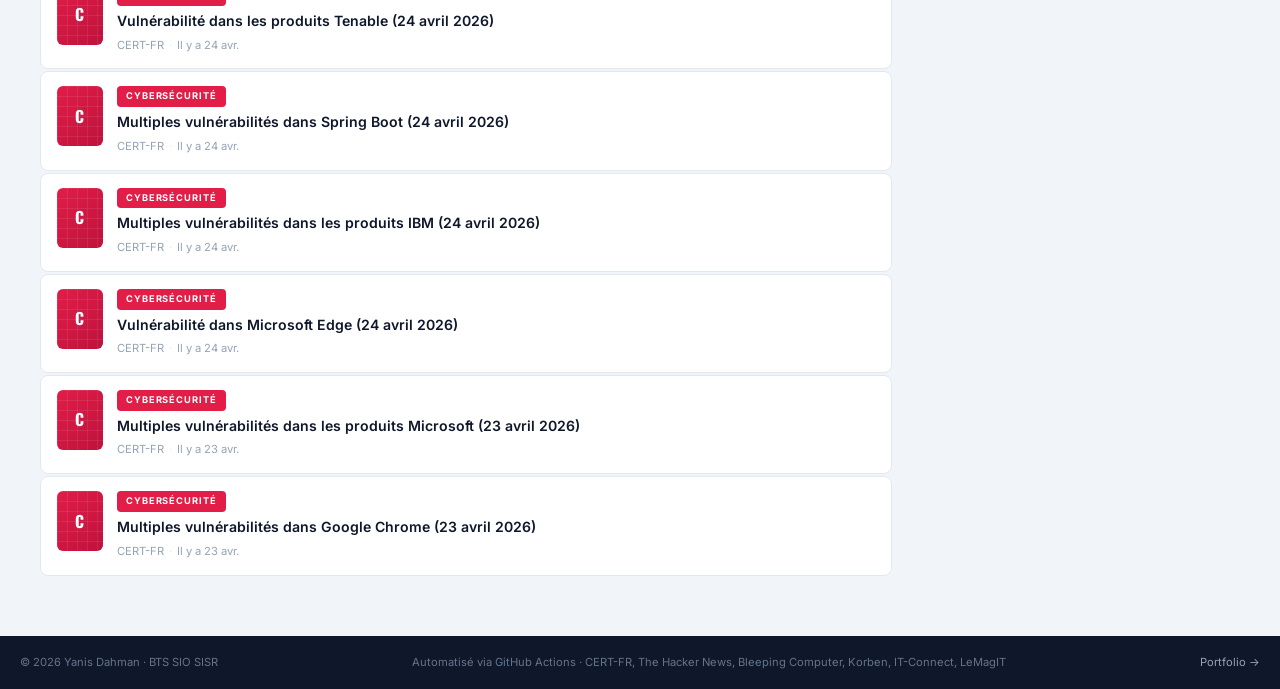
==== commit 9d873ea2: "feat: images articles RSS, retour history.back, stats flux simplifiees" ====
--- a/veille-tech/index.html
+++ b/veille-tech/index.html
@@ -29,7 +29,7 @@
           <svg width="14" height="14" viewBox="0 0 24 24" fill="none" stroke="currentColor" stroke-width="2.5"><circle cx="11" cy="11" r="8"/><path d="m21 21-4.35-4.35"/></svg>
           <input type="text" id="searchInput" placeholder="Rechercher un article..." autocomplete="off" />
         </div>
-        <a class="hdr-btn" href="../#veille" target="_blank" rel="noopener">← Portfolio</a>
+        <a class="hdr-btn" onclick="history.length>1?history.back():window.location='../#veille'" style="cursor:pointer">← Portfolio</a>
       </div>
     </div>
   </header>
@@ -96,16 +96,12 @@
           </div>
           <div class="stat-grid">
             <div class="stat-box">
-              <span class="stat-n" id="statCount">—</span>
-              <span class="stat-l">articles</span>
-            </div>
-            <div class="stat-box">
               <span class="stat-n">6</span>
               <span class="stat-l">sources</span>
             </div>
             <div class="stat-box">
-              <span class="stat-n">6h</span>
-              <span class="stat-l">refresh</span>
+              <span class="stat-n">12:00</span>
+              <span class="stat-l">Quotidien</span>
             </div>
           </div>
         </div>
--- a/veille-tech/css/style.css
+++ b/veille-tech/css/style.css
@@ -413,6 +413,30 @@
 .li-cat-actu          { background: linear-gradient(135deg, var(--actu), var(--actu2)); }
 .li-cat-outils        { background: linear-gradient(135deg, var(--outils), var(--outils2)); }
 
+/* Miniature image list */
+.li-thumb-img { background: var(--border); }
+.li-img {
+  position: absolute;
+  inset: 0;
+  width: 100%;
+  height: 100%;
+  object-fit: cover;
+}
+.li-init { position: relative; z-index: 1; }
+
+/* Image featured card */
+.fc-img {
+  position: absolute;
+  inset: 0;
+  width: 100%;
+  height: 100%;
+  object-fit: cover;
+  z-index: 0;
+}
+.fc-has-img .fc-thumb::before { display: none; }
+.fc-has-img .fc-cat-badge,
+.fc-has-img .fc-source { z-index: 1; }
+
 .li-content { flex: 1; min-width: 0; }
 .li-top {
   display: flex;
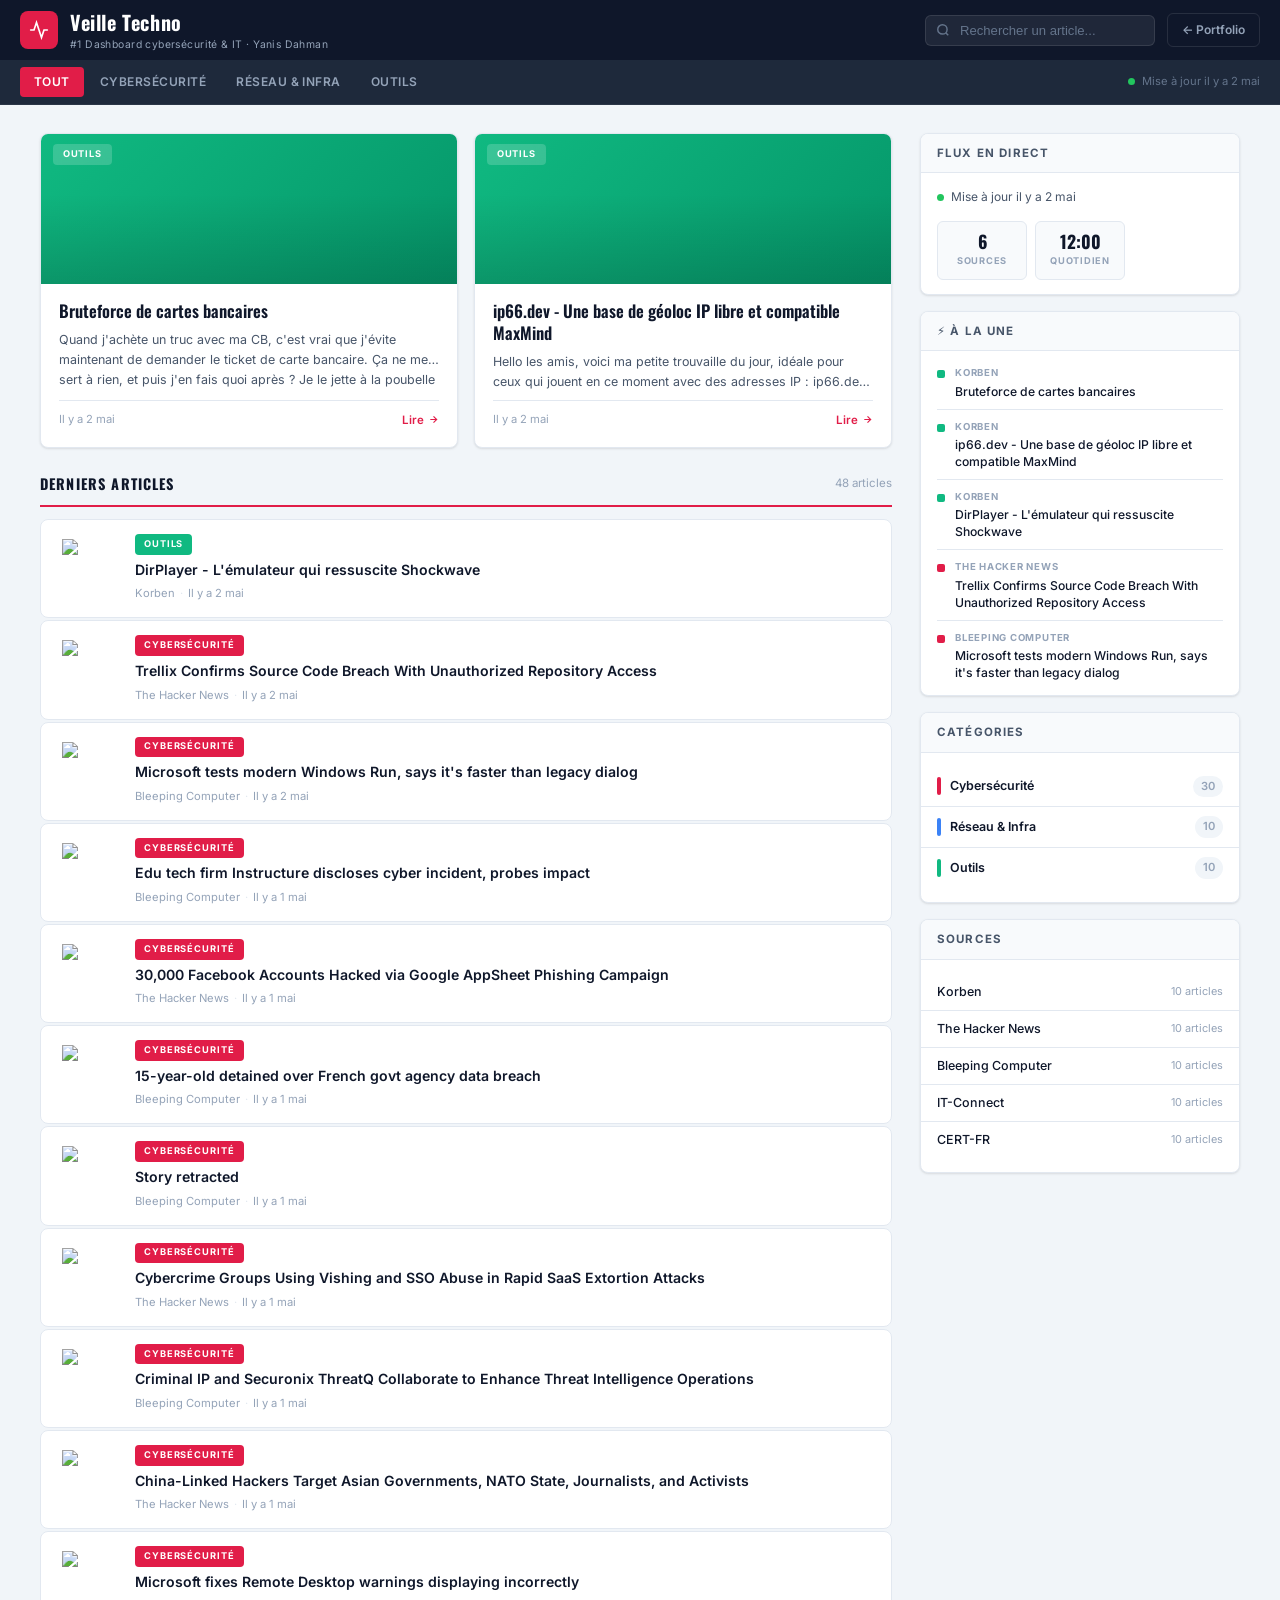
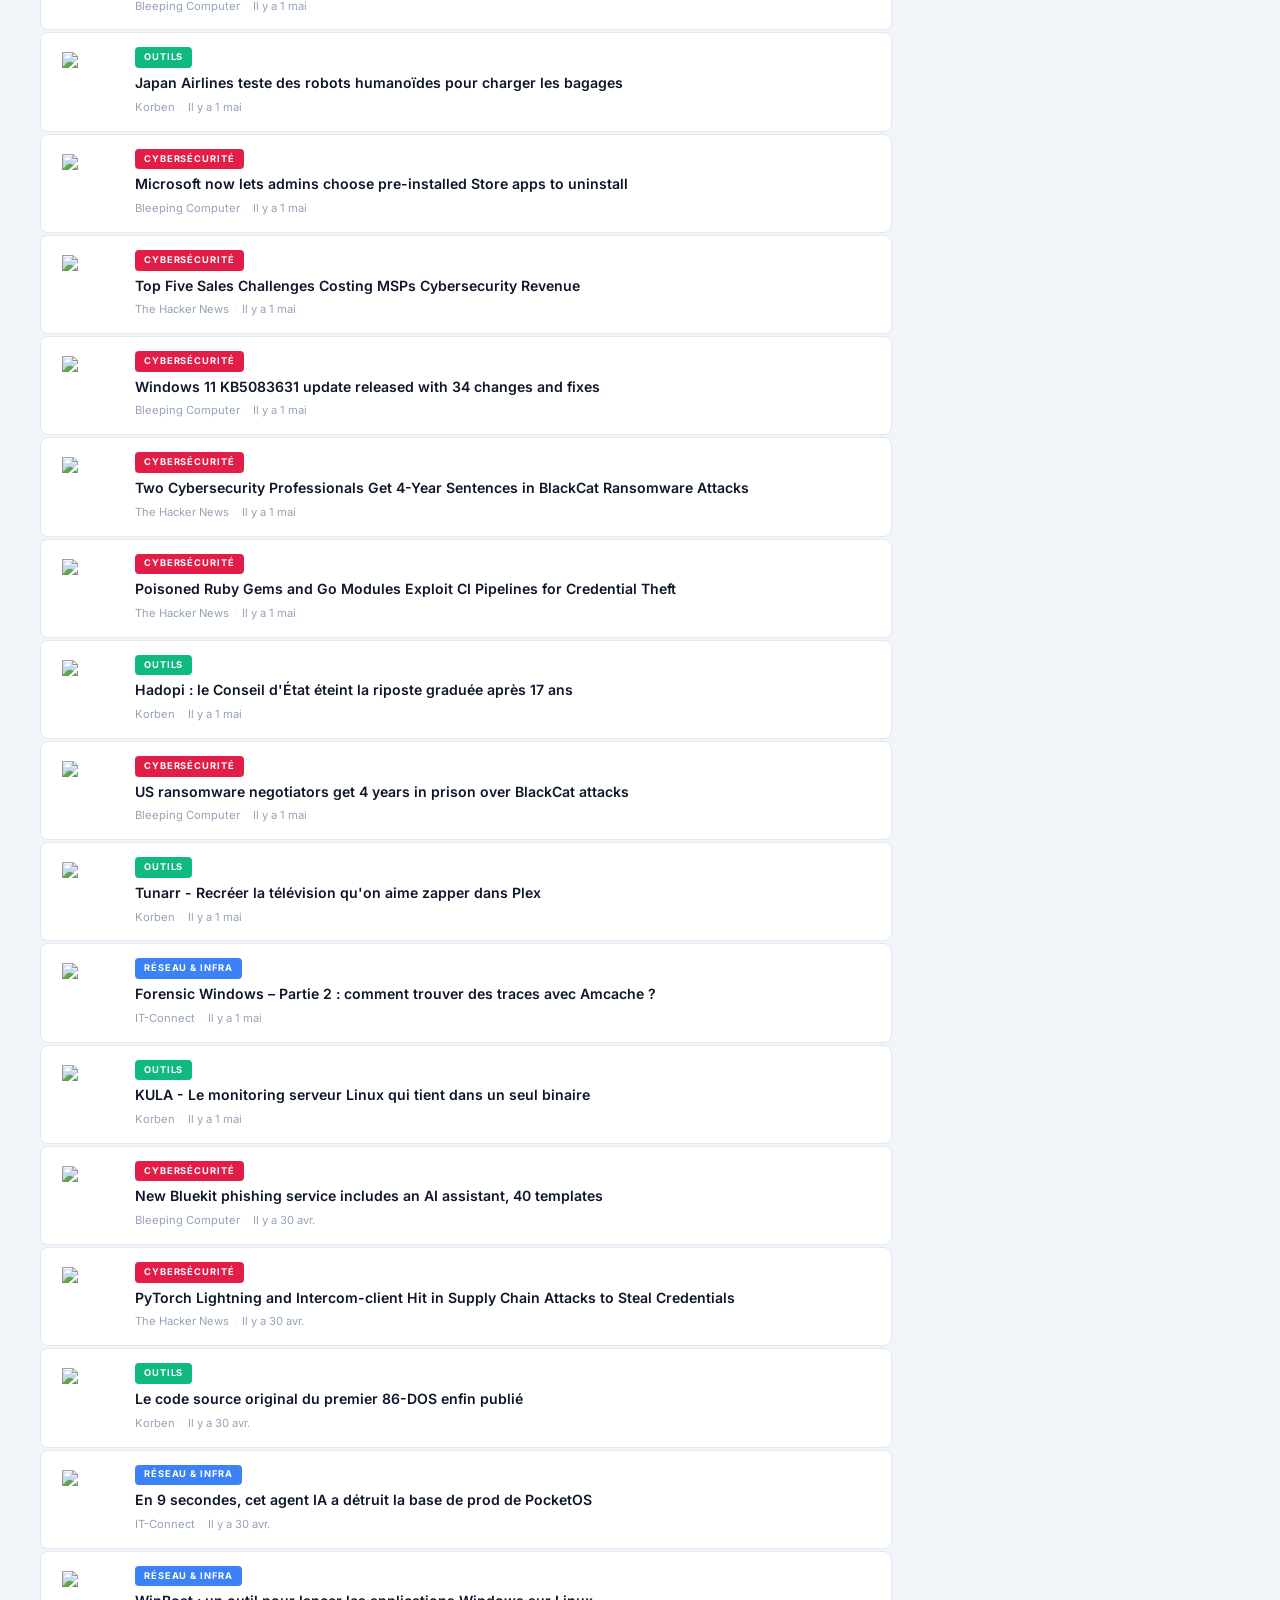
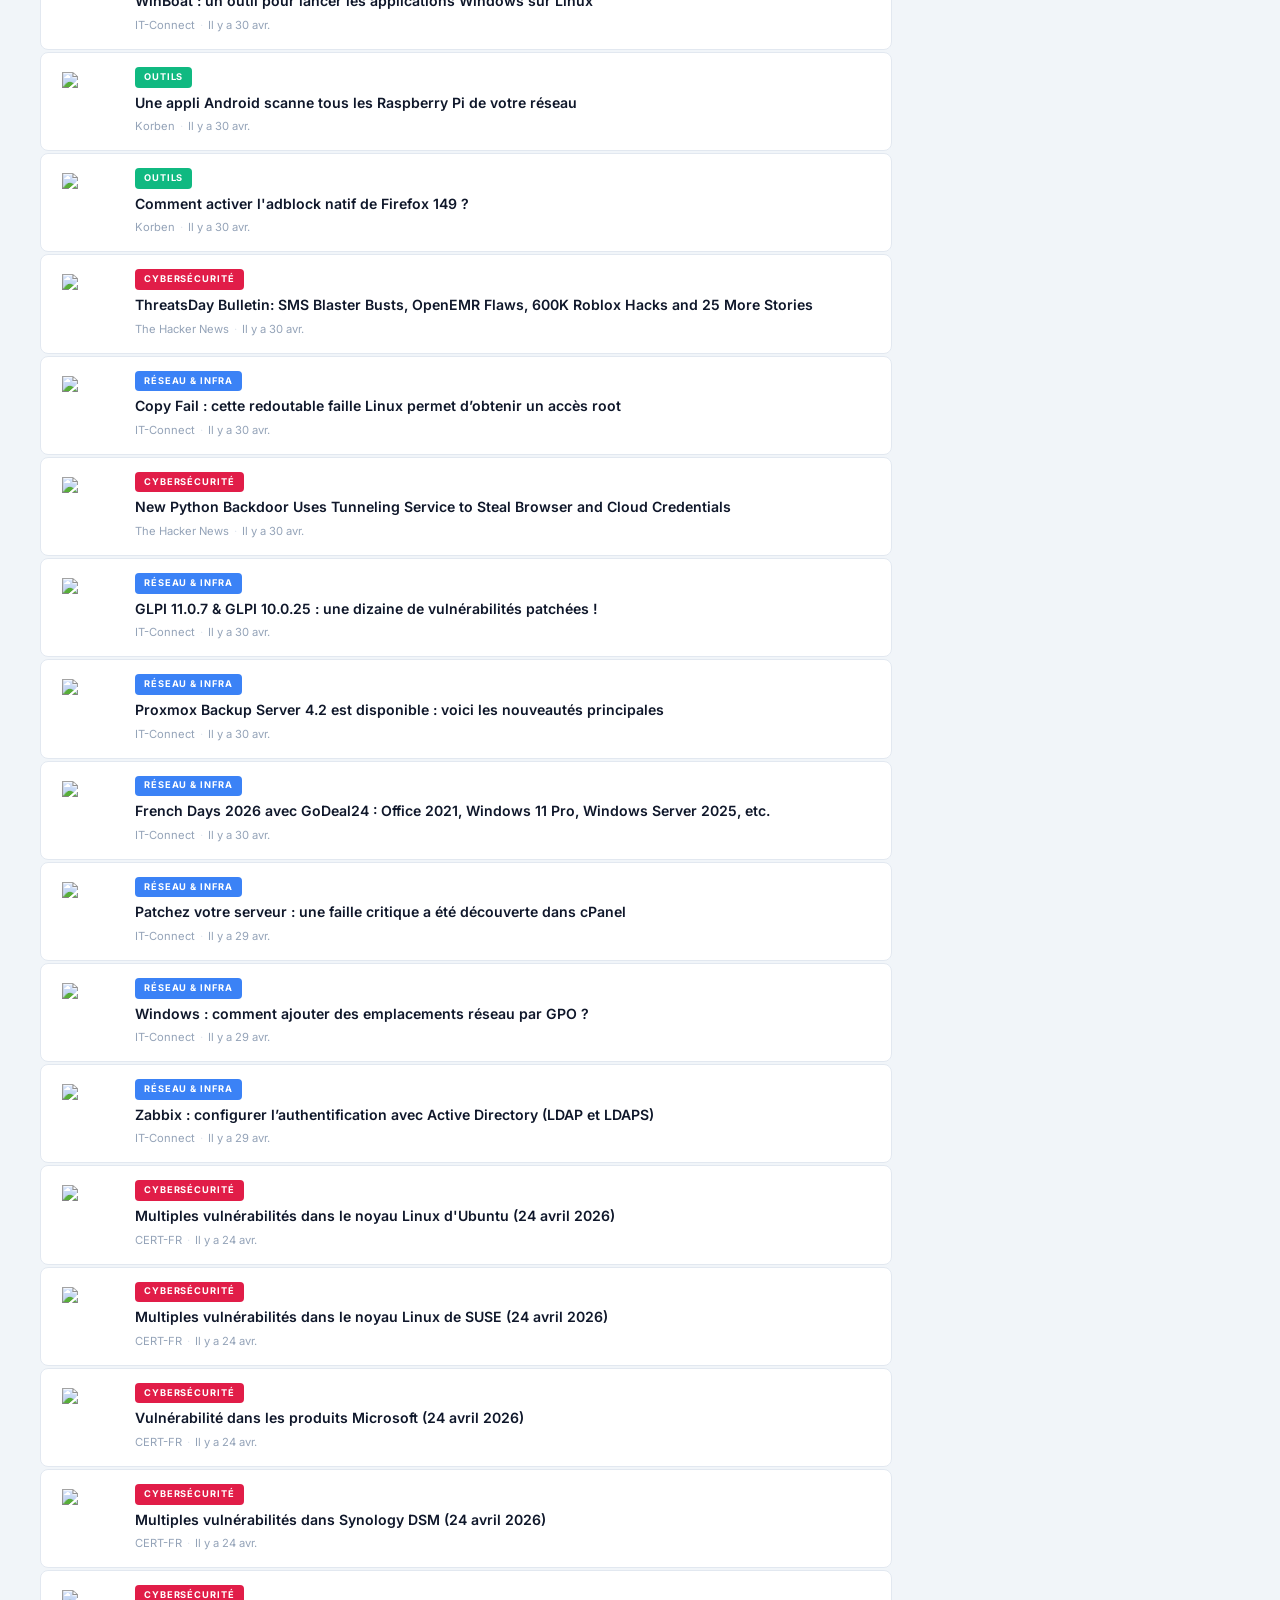
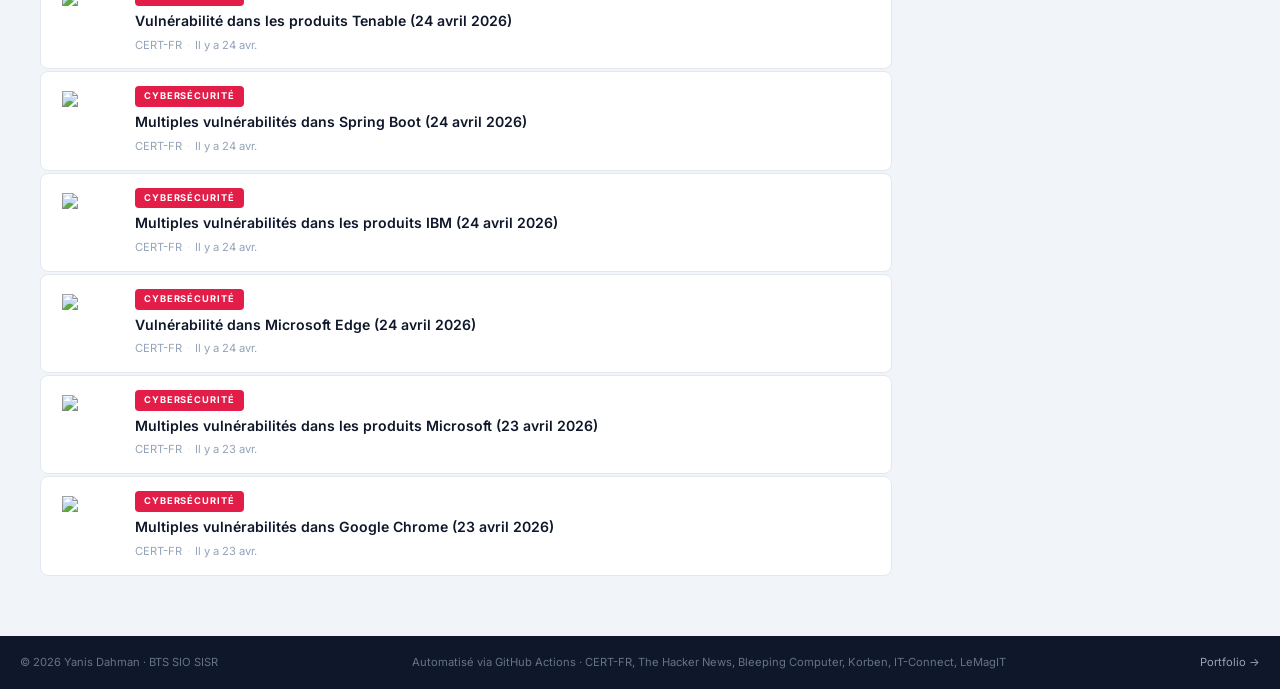
==== commit 47b2ea29: "feat: OG image fallback PHP, suppression filtre actu IT" ====
--- a/veille-tech/index.html
+++ b/veille-tech/index.html
@@ -41,7 +41,6 @@
         <a class="catlink active" data-cat="all">Tout</a>
         <a class="catlink" data-cat="cybersecurite">Cybersécurité</a>
         <a class="catlink" data-cat="reseau">Réseau &amp; Infra</a>
-        <a class="catlink" data-cat="actu">Actu IT</a>
         <a class="catlink" data-cat="outils">Outils</a>
       </div>
       <div class="catnav-status">
--- a/veille-tech/css/style.css
+++ b/veille-tech/css/style.css
@@ -413,15 +413,9 @@
 .li-cat-actu          { background: linear-gradient(135deg, var(--actu), var(--actu2)); }
 .li-cat-outils        { background: linear-gradient(135deg, var(--outils), var(--outils2)); }
 
-/* Miniature image list */
-.li-thumb-img { background: var(--border); }
-.li-img {
-  position: absolute;
-  inset: 0;
-  width: 100%;
-  height: 100%;
-  object-fit: cover;
-}
+/* Logo source dans liste */
+.li-thumb-logo { background: #fff; width: 64px; height: 64px; padding: 5px; }
+.li-logo { width: 100%; height: 100%; object-fit: contain; position: relative; z-index: 1; }
 .li-init { position: relative; z-index: 1; }
 
 /* Image featured card */
@@ -434,8 +428,9 @@
   z-index: 0;
 }
 .fc-has-img .fc-thumb::before { display: none; }
-.fc-has-img .fc-cat-badge,
-.fc-has-img .fc-source { z-index: 1; }
+.fc-has-img .fc-cat-badge { z-index: 1; }
+.fc-has-img .fc-source { display: none; }
+
 
 .li-content { flex: 1; min-width: 0; }
 .li-top {
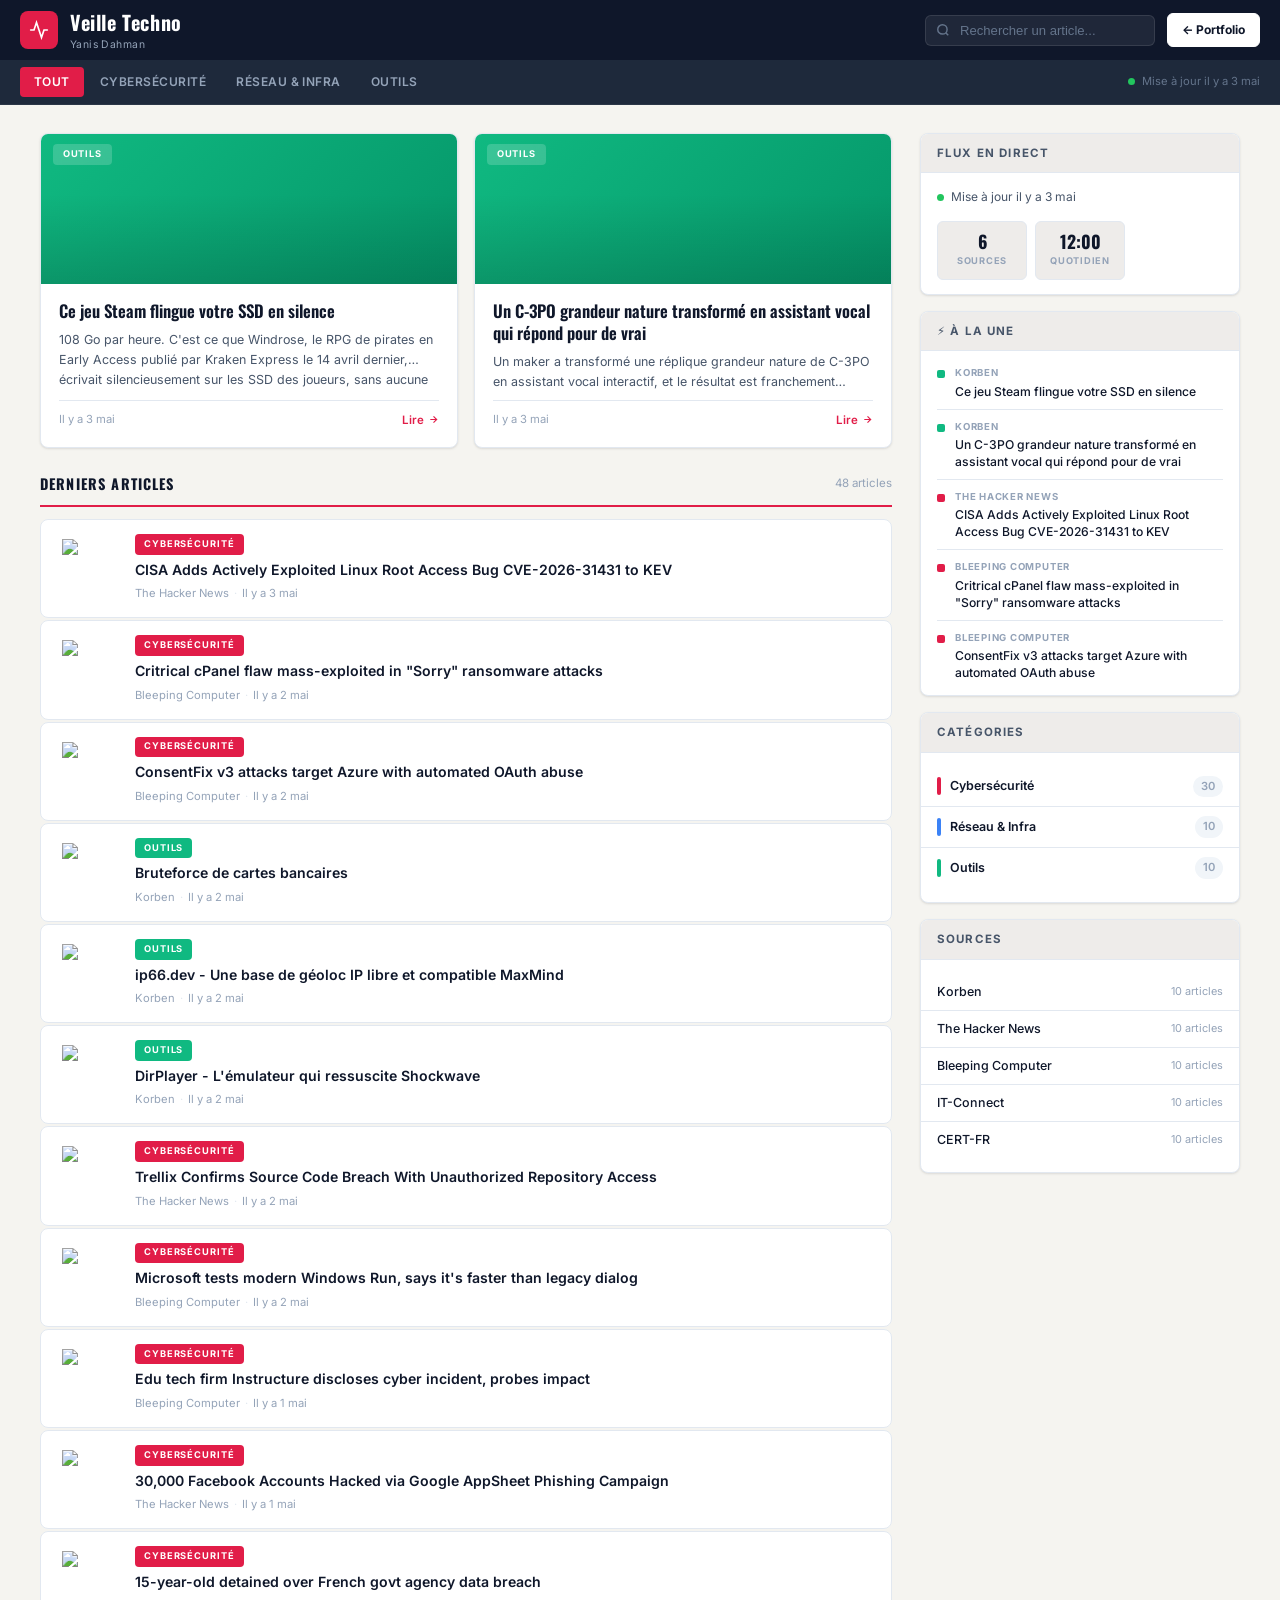
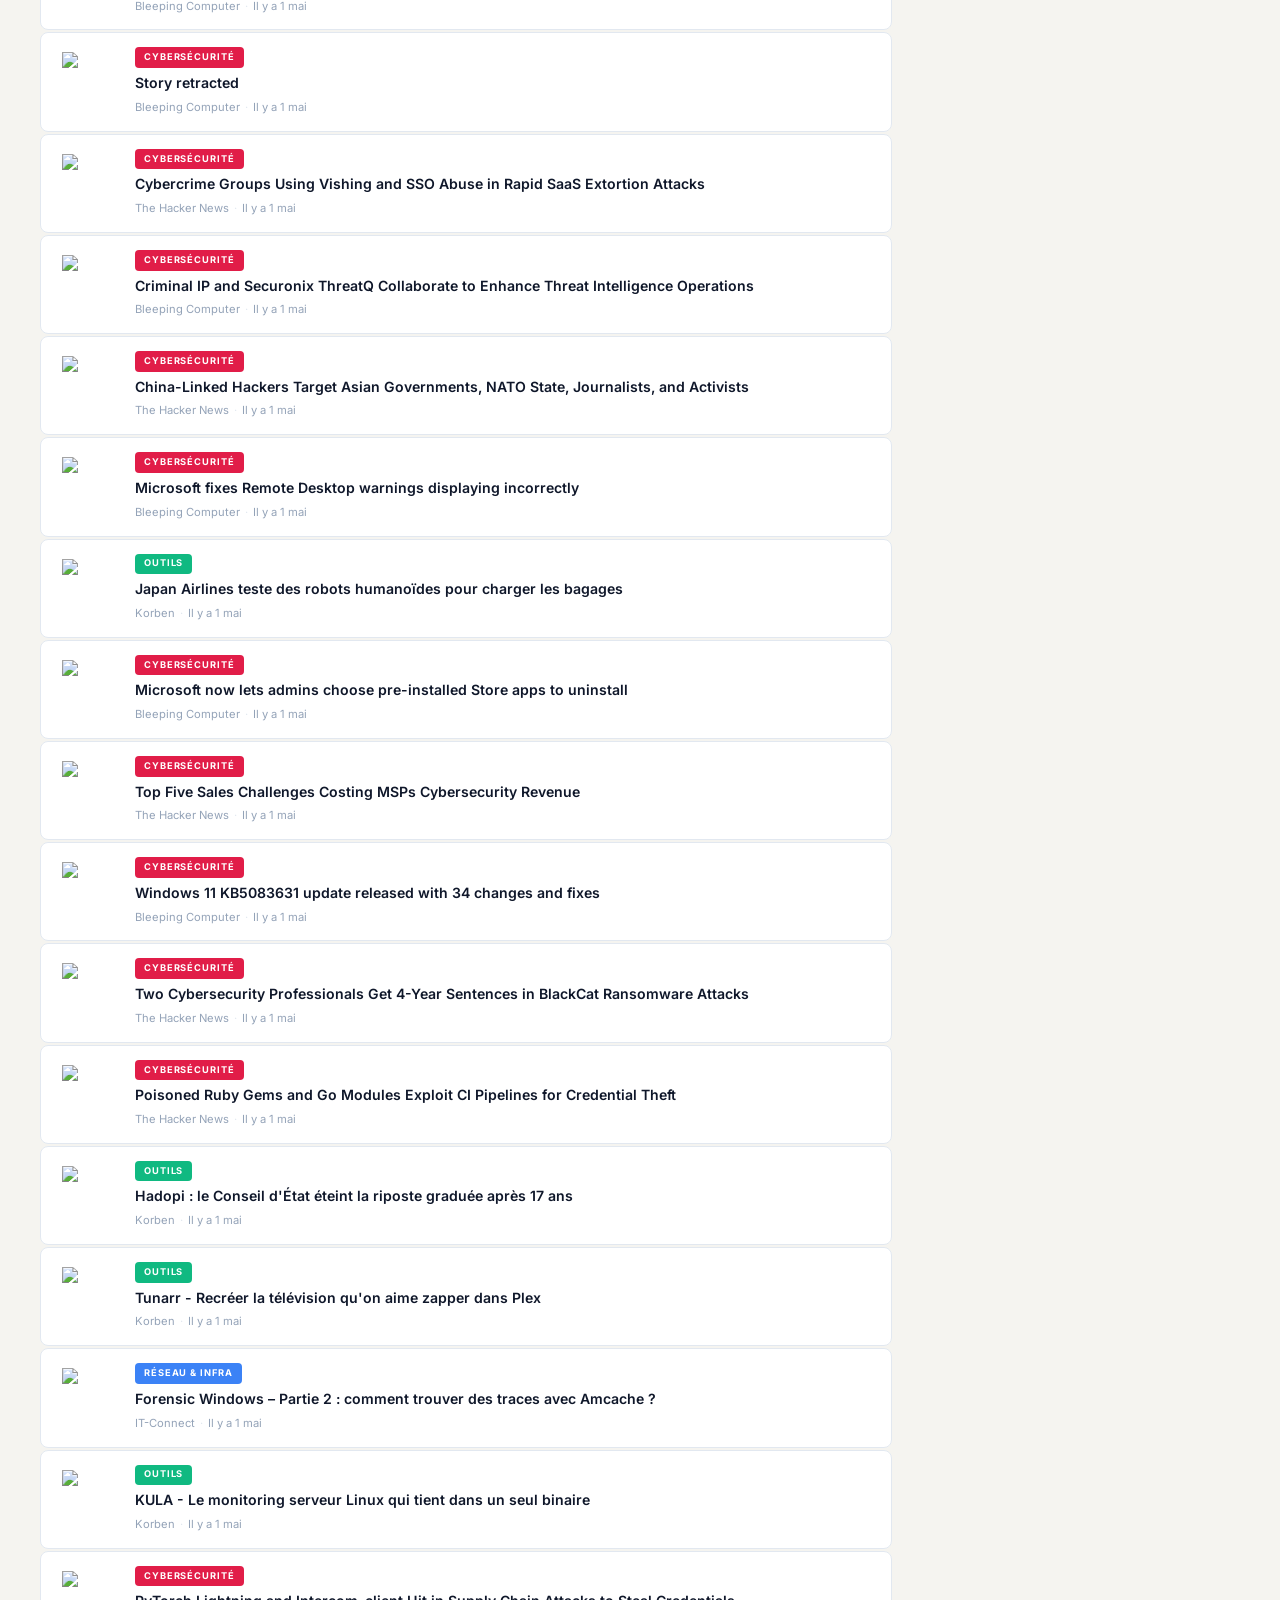
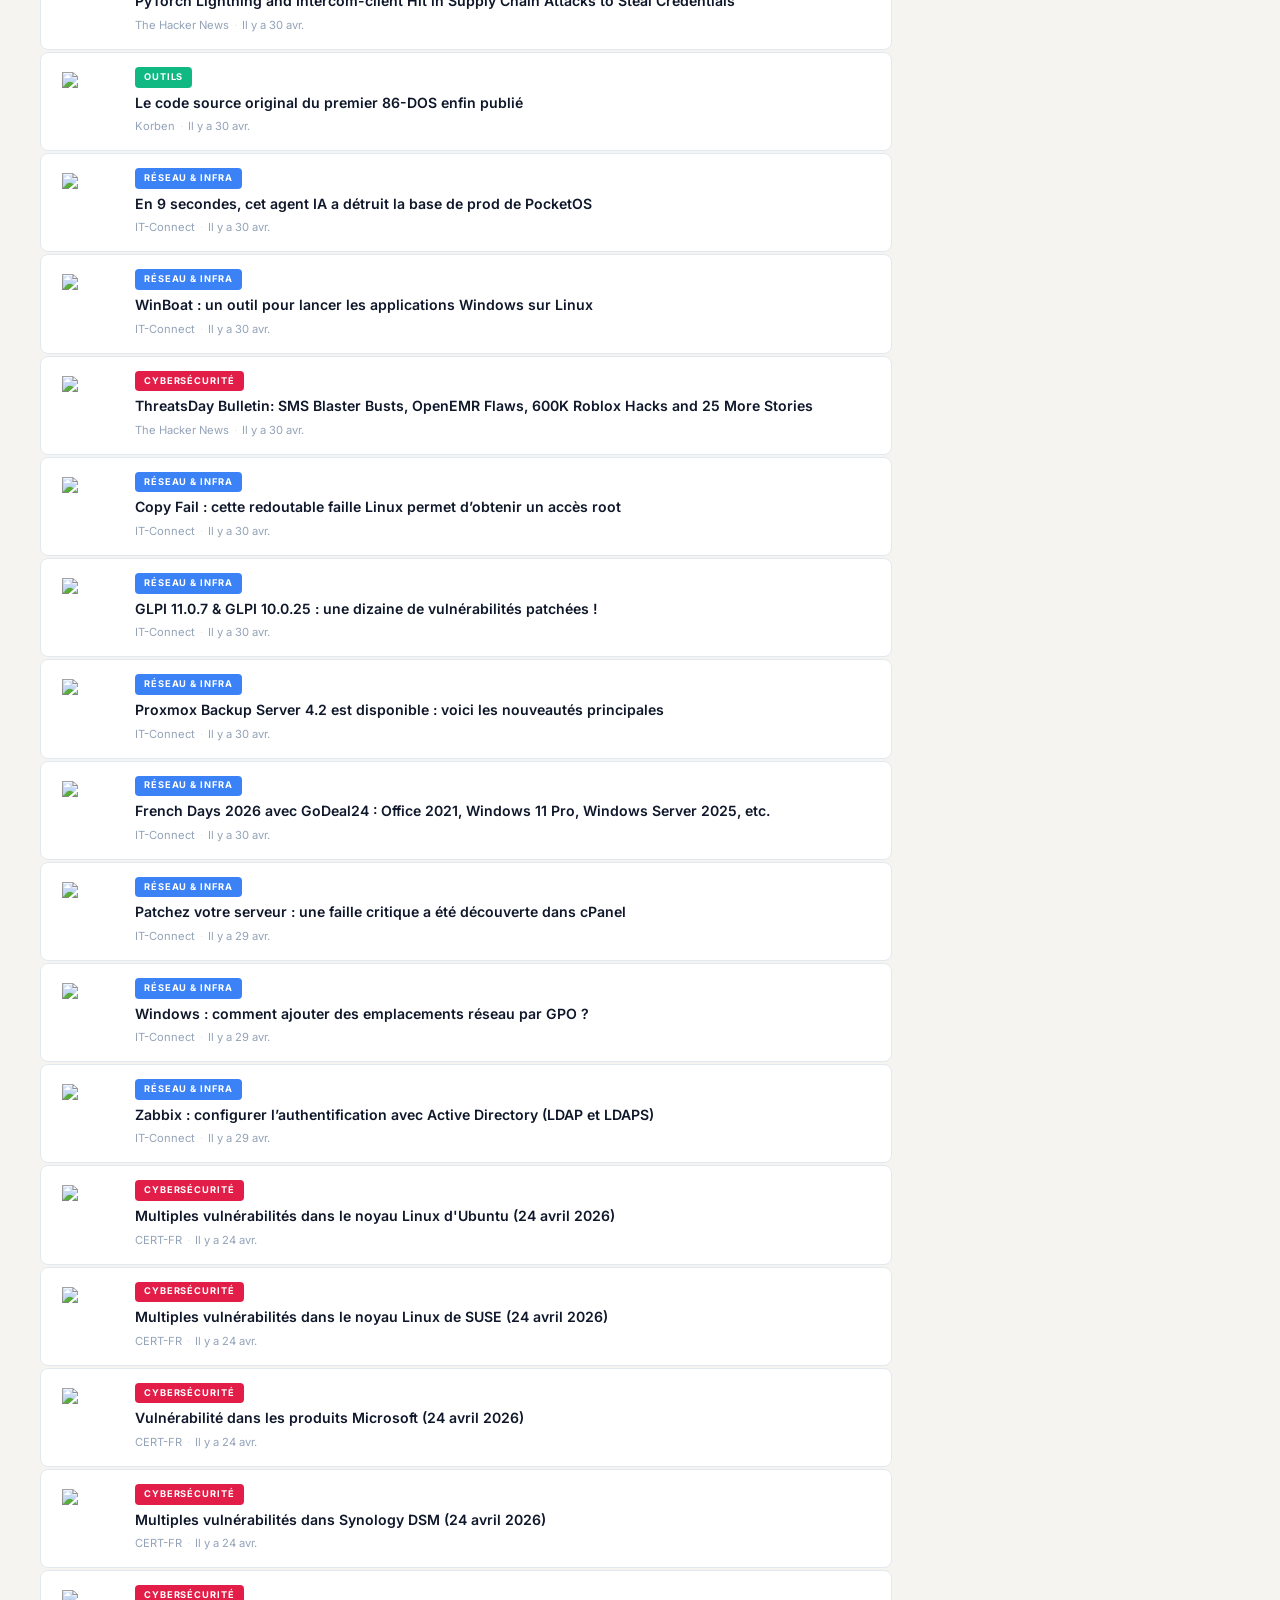
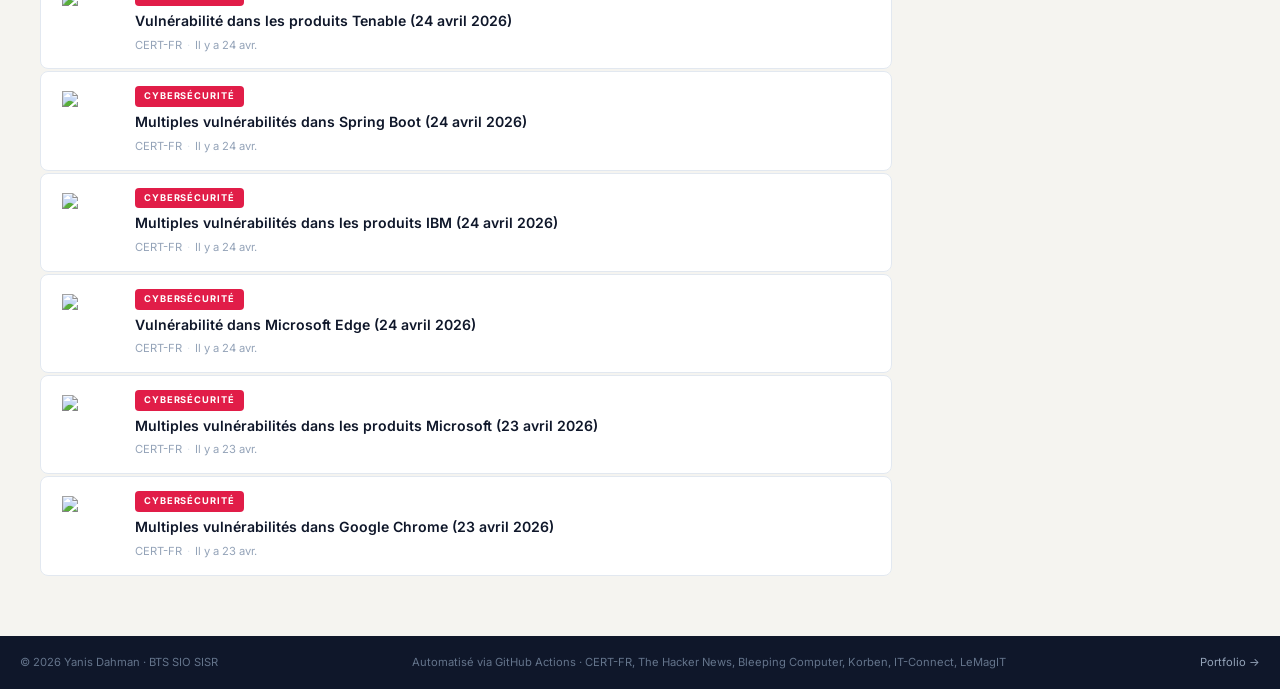
==== commit 5cd4f7fe: "design: fond creme F5F4F0, tagline Yanis Dahman, bouton portfolio visible" ====
--- a/veille-tech/index.html
+++ b/veille-tech/index.html
@@ -21,7 +21,7 @@
         </div>
         <div class="brand-text">
           <span class="brand-name">Veille Techno</span>
-          <span class="brand-tagline">#1 Dashboard cybersécurité &amp; IT · Yanis Dahman</span>
+          <span class="brand-tagline">Yanis Dahman</span>
         </div>
       </a>
       <div class="hdr-right">
@@ -29,7 +29,7 @@
           <svg width="14" height="14" viewBox="0 0 24 24" fill="none" stroke="currentColor" stroke-width="2.5"><circle cx="11" cy="11" r="8"/><path d="m21 21-4.35-4.35"/></svg>
           <input type="text" id="searchInput" placeholder="Rechercher un article..." autocomplete="off" />
         </div>
-        <a class="hdr-btn" onclick="history.length>1?history.back():window.location='../#veille'" style="cursor:pointer">← Portfolio</a>
+        <a class="hdr-btn hdr-btn--primary" onclick="history.length>1?history.back():window.location='../#veille'" style="cursor:pointer">← Portfolio</a>
       </div>
     </div>
   </header>
--- a/veille-tech/css/style.css
+++ b/veille-tech/css/style.css
@@ -3,7 +3,7 @@
 html { font-size: 16px; scroll-behavior: smooth; }
 body {
   font-family: 'Inter', system-ui, sans-serif;
-  background: #f1f5f9;
+  background: #F5F4F0;
   color: #0f172a;
   line-height: 1.6;
   min-height: 100vh;
@@ -18,7 +18,7 @@
   --hdr:       #0f172a;
   --hdr2:      #1e293b;
   --nav:       #1e293b;
-  --bg:        #f1f5f9;
+  --bg:        #F5F4F0;
   --card:      #ffffff;
   --text:      #0f172a;
   --text2:     #475569;
@@ -135,10 +135,21 @@
   padding: 6px 14px;
   border: 1px solid rgba(255,255,255,.1);
   border-radius: 6px;
-  transition: color .2s, border-color .2s;
+  transition: color .2s, border-color .2s, background .2s;
   white-space: nowrap;
 }
 .hdr-btn:hover { color: #fff; border-color: rgba(255,255,255,.25); }
+.hdr-btn--primary {
+  background: #fff;
+  color: #0f172a;
+  border-color: #fff;
+  font-weight: 700;
+}
+.hdr-btn--primary:hover {
+  background: #F5F4F0;
+  color: #0f172a;
+  border-color: #F5F4F0;
+}
 
 /* ═══ CATEGORY NAV ══════════════════════════════════════════════════════ */
 .cat-nav {
@@ -507,7 +518,7 @@
   letter-spacing: .1em;
   text-transform: uppercase;
   color: var(--text2);
-  background: #f8fafc;
+  background: #EEECEA;
   border-bottom: 1px solid var(--border);
   padding: 10px 16px;
 }
@@ -528,7 +539,7 @@
   gap: 8px;
 }
 .stat-box {
-  background: #f8fafc;
+  background: #EEECEA;
   border: 1px solid var(--border);
   border-radius: 6px;
   padding: 10px 6px;
@@ -625,7 +636,7 @@
   padding: 9px 16px;
 }
 .cat-row:last-child { border-bottom: none; }
-.cat-row:hover { background: #f8fafc; }
+.cat-row:hover { background: #EEECEA; }
 .cat-row-left {
   display: flex;
   align-items: center;
